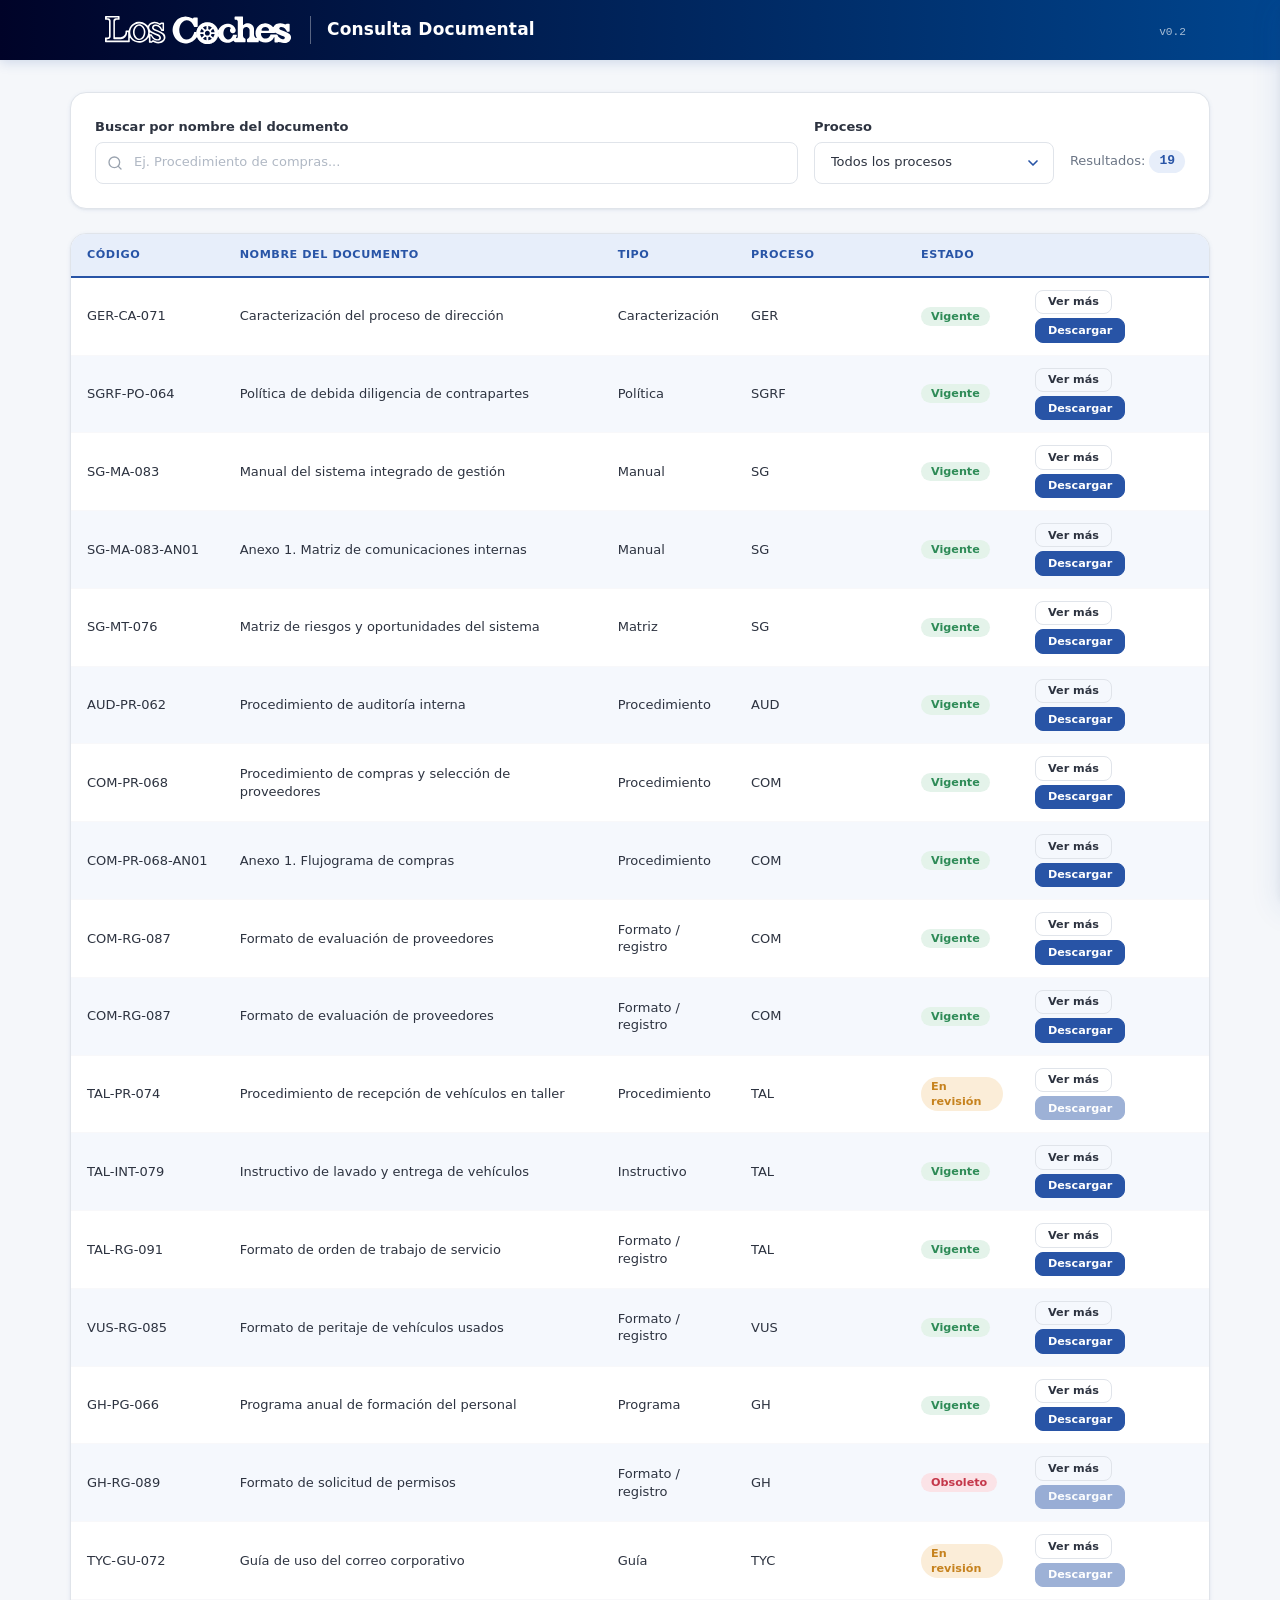
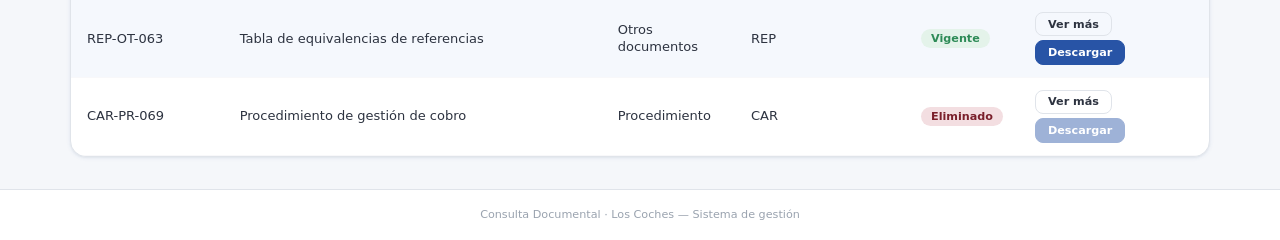
==== index.html @ f815b633 "Phase 6: proposed master list data model (20 columns, 4 states, catalog, demo data) Co-Authored-By: " ====
<!DOCTYPE html>
<html lang="es">
<head>
  <meta charset="UTF-8" />
  <meta name="viewport" content="width=device-width, initial-scale=1.0" />
  <meta name="description" content="Consulta Documental — Búsqueda de documentos por palabra clave" />
  <title>Consulta Documental</title>
  <link rel="icon" type="image/svg+xml" href="img/favicon.svg" />
  <link rel="stylesheet" href="styles.css" />
</head>
<body>

  <!-- ============================================================
       LOADER GLOBAL
  ============================================================ -->
  <div id="loader-global" class="loader-global" aria-hidden="true" role="status">
    <div class="loader-global__contenido">
      <div class="loader-global__spinner" aria-hidden="true"></div>
      <p id="loader-text" class="loader-global__texto">Cargando...</p>
    </div>
  </div>

  <!-- ============================================================
       ZONA DE TOASTS / NOTIFICACIONES
  ============================================================ -->
  <div
    id="contenedor-mensajes"
    class="contenedor-mensajes"
    aria-live="polite"
    aria-atomic="false"
    role="region"
    aria-label="Notificaciones del sistema"
  ></div>

  <!-- ============================================================
       ENCABEZADO
  ============================================================ -->
  <header class="encabezado" role="banner">
    <div class="encabezado__contenedor">
      <div class="encabezado__identidad">
        <!-- Versión en negativo sobre fondo oscuro (manual de marca, láminas 20-21).
             El SVG ya incluye el área de protección de ½x: nada se coloca dentro de su caja. -->
        <img
          class="encabezado__logo"
          src="img/loscoches_logo_horizontal_negativo.svg"
          alt="Los Coches"
          width="208"
          height="51"
        />
        <span class="encabezado__titulo-sistema">Consulta Documental</span>
      </div>
      <div class="encabezado__meta">
        <span class="encabezado__version">v0.2</span>
      </div>
    </div>
  </header>

  <!-- ============================================================
       CONTENIDO PRINCIPAL
  ============================================================ -->
  <main class="contenido-principal" role="main">
    <div class="contenido-principal__contenedor">

      <!-- ==========================================================
           BARRA DE BÚSQUEDA Y FILTRO
      ========================================================== -->
      <section
        id="seccion-busqueda"
        class="seccion seccion--busqueda"
        role="region"
        aria-label="Búsqueda y filtro de documentos"
      >
        <div class="barra-busqueda">

          <div class="campo campo--busqueda">
            <label for="input-busqueda" class="campo__label">Buscar por nombre del documento</label>
            <div class="campo__input-wrapper">
              <svg class="campo__icono-busqueda" aria-hidden="true" viewBox="0 0 24 24" fill="none" stroke="currentColor" stroke-width="2" stroke-linecap="round" stroke-linejoin="round">
                <circle cx="11" cy="11" r="8"></circle>
                <line x1="21" y1="21" x2="16.65" y2="16.65"></line>
              </svg>
              <input
                id="input-busqueda"
                type="search"
                class="campo__input campo__input--busqueda"
                placeholder="Ej. Procedimiento de compras..."
                autocomplete="off"
                aria-controls="tbody-documentos"
              />
            </div>
          </div>

          <div class="campo campo--proceso">
            <label for="select-proceso" class="campo__label">Proceso</label>
            <div class="campo__select-wrapper">
              <select
                id="select-proceso"
                class="campo__input campo__input--select"
              >
                <option value="">Todos los procesos</option>
              </select>
            </div>
          </div>

          <div class="campo campo--resultados">
            <span class="campo__label campo__label--espaciador" aria-hidden="true">&nbsp;</span>
            <div class="barra-busqueda__contador" aria-live="polite" aria-atomic="true">
              <span class="barra-busqueda__contador-etiqueta">Resultados:</span>
              <span id="contador-resultados" class="barra-busqueda__contador-valor" aria-label="Total de documentos encontrados">0</span>
            </div>
          </div>

        </div>
      </section>

      <!-- ==========================================================
           TABLA DE RESULTADOS
      ========================================================== -->
      <section id="seccion-tabla" class="seccion seccion--tabla" role="region" aria-labelledby="titulo-tabla">
        <h2 id="titulo-tabla" class="sr-only">Resultados de la búsqueda</h2>
        <p class="tabla__pista-scroll" aria-hidden="true">Desliza para ver más columnas →</p>

        <div class="tabla-wrapper" role="region" aria-label="Documentos encontrados" tabindex="0">
          <table id="tabla-documentos" class="tabla" aria-describedby="titulo-tabla">

            <thead class="tabla__cabecera">
              <tr>
                <th class="tabla__th tabla__th--codigo" scope="col">Código</th>
                <th class="tabla__th tabla__th--nombre" scope="col">Nombre del documento</th>
                <th class="tabla__th tabla__th--tipo" scope="col">Tipo</th>
                <th class="tabla__th tabla__th--proceso" scope="col">Proceso</th>
                <th class="tabla__th tabla__th--estado" scope="col">Estado</th>
                <th class="tabla__th tabla__th--acciones" scope="col">
                  <span class="sr-only">Acciones</span>
                </th>
              </tr>
            </thead>

            <tbody id="tbody-documentos" class="tabla__cuerpo">

              <!-- Estado: cargando -->
              <tr id="fila-cargando" class="tabla__fila-estado tabla__fila-estado--oculta">
                <td colspan="6" class="tabla__celda-estado">
                  <div class="estado-tabla">
                    <div class="skeleton-loader" aria-label="Cargando documentos...">
                      <div class="skeleton-loader__linea"></div>
                      <div class="skeleton-loader__linea skeleton-loader__linea--corta"></div>
                      <div class="skeleton-loader__linea"></div>
                    </div>
                  </div>
                </td>
              </tr>

              <!-- Estado: sin datos (error de carga) -->
              <tr id="fila-sin-datos" class="tabla__fila-estado tabla__fila-estado--oculta">
                <td colspan="6" class="tabla__celda-estado">
                  <div class="estado-tabla">
                    <svg class="estado-tabla__icono" aria-hidden="true" viewBox="0 0 24 24" fill="none" stroke="currentColor" stroke-width="1.5">
                      <path stroke-linecap="round" stroke-linejoin="round" d="M9 12h6m-6 4h6m2 5H7a2 2 0 01-2-2V5a2 2 0 012-2h5.586a1 1 0 01.707.293l5.414 5.414a1 1 0 01.293.707V19a2 2 0 01-2 2z" />
                    </svg>
                    <p class="estado-tabla__mensaje">No se pudieron cargar los documentos. Intenta nuevamente más tarde.</p>
                  </div>
                </td>
              </tr>

              <!-- Estado: sin resultados de búsqueda/filtro -->
              <tr id="fila-sin-resultados" class="tabla__fila-estado tabla__fila-estado--oculta">
                <td colspan="6" class="tabla__celda-estado">
                  <div class="estado-tabla">
                    <svg class="estado-tabla__icono" aria-hidden="true" viewBox="0 0 24 24" fill="none" stroke="currentColor" stroke-width="1.5">
                      <path stroke-linecap="round" stroke-linejoin="round" d="M21 21l-6-6m2-5a7 7 0 11-14 0 7 7 0 0114 0z" />
                    </svg>
                    <p class="estado-tabla__mensaje">No se encontraron documentos con ese criterio de búsqueda.</p>
                  </div>
                </td>
              </tr>

            </tbody>
          </table>
        </div>
      </section>

    </div>
  </main>

  <!-- ============================================================
       PIE DE PÁGINA
  ============================================================ -->
  <footer class="pie-pagina" role="contentinfo">
    <div class="pie-pagina__contenedor">
      <p class="pie-pagina__texto">Consulta Documental · Los Coches — Sistema de gestión</p>
    </div>
  </footer>

  <!-- ============================================================
       PANEL DE DETALLE — OVERLAY + ASIDE DESLIZANTE
  ============================================================ -->
  <div id="detalle-overlay" class="detalle-overlay" aria-hidden="true"></div>

  <aside
    id="panel-detalle"
    class="panel-detalle"
    aria-hidden="true"
    aria-labelledby="panel-detalle-titulo"
    role="dialog"
    aria-modal="true"
  >
    <header class="panel-detalle__header">
      <div class="panel-detalle__encabezado-texto">
        <h2 id="panel-detalle-titulo" class="panel-detalle__titulo"></h2>
        <p id="panel-detalle-codigo" class="panel-detalle__codigo"></p>
      </div>
      <button id="btn-cerrar-panel" class="panel-detalle__btn-cerrar" type="button" aria-label="Cerrar panel de detalle">
        <span aria-hidden="true">&times;</span>
      </button>
    </header>

    <div class="panel-detalle__cuerpo">
      <div class="panel-detalle__campo">
        <span class="panel-detalle__etiqueta">Tipo</span>
        <span id="detalle-type" class="panel-detalle__valor"></span>
      </div>
      <div class="panel-detalle__campo">
        <span class="panel-detalle__etiqueta">Proceso</span>
        <span id="detalle-process" class="panel-detalle__valor"></span>
      </div>
      <div class="panel-detalle__campo">
        <span class="panel-detalle__etiqueta">Estado</span>
        <span id="detalle-status" class="badge-estado"></span>
      </div>
      <div class="panel-detalle__campo">
        <span class="panel-detalle__etiqueta">Versión</span>
        <span id="detalle-version" class="panel-detalle__valor"></span>
      </div>
      <div class="panel-detalle__campo">
        <span class="panel-detalle__etiqueta">Fecha de vigencia</span>
        <span id="detalle-effectiveDate" class="panel-detalle__valor"></span>
      </div>
      <div class="panel-detalle__campo">
        <span class="panel-detalle__etiqueta">Empresa</span>
        <span id="detalle-company" class="panel-detalle__valor"></span>
      </div>
      <div class="panel-detalle__campo">
        <span class="panel-detalle__etiqueta">Cargo que elabora</span>
        <span id="detalle-preparedBy" class="panel-detalle__valor"></span>
      </div>
      <div class="panel-detalle__campo">
        <span class="panel-detalle__etiqueta">Cargo que aprueba</span>
        <span id="detalle-approvedBy" class="panel-detalle__valor"></span>
      </div>
      <div class="panel-detalle__campo">
        <span class="panel-detalle__etiqueta">Retención</span>
        <span id="detalle-retention" class="panel-detalle__valor"></span>
      </div>
    </div>

    <footer class="panel-detalle__footer">
      <button id="btn-descargar-panel" class="btn btn--primario" type="button" data-action="download">
        Descargar
      </button>
    </footer>
  </aside>

  <!-- Orden obligatorio: catálogos → utilidades → datos demo → aplicación -->
  <script src="catalog.js"></script>
  <script src="utils.js"></script>
  <script src="demo-data.js"></script>
  <script src="main.js"></script>

</body>
</html>
---- styles.css ----
/* ================================================================
   CONSULTA DOCUMENTAL
   styles.css · Fase 1 · 2026
   Arquitectura: Variables → Reset → Base → Layout →
                 Componentes → Estados → Responsive
================================================================ */


/* ================================================================
   1. VARIABLES CSS (DESIGN TOKENS)
================================================================ */
:root {

  /* --- Paleta --- */
  --color-primario:        #2854A6;
  --color-primario-hover:  #1B3A73;
  --color-primario-light:  #E7EEFA;
  --color-secundario:      #2D3340;
  --color-acento:          #3D6FC4;

  /* --- Gradiente de encabezado --- */
  --gradiente-encabezado: linear-gradient(90deg, #000328 0%, #00458E 100%);

  /* --- Línea divisoria de filas de tabla --- */
  --color-borde-tabla: #F8F8FA;

  /* --- Superficies y fondos --- */
  --color-fondo-app:      #F5F7FA;
  --color-superficie:     #FFFFFF;
  --color-superficie-alt: #F8F9FB;
  --color-borde:          #E0E4EA;
  --color-borde-focus:    #2854A6;

  /* --- Estados semánticos --- */
  --color-exito:           #2E8B57;
  --color-exito-bg:        #E4F3EA;
  --color-error:           #C4374A;
  --color-error-bg:        #FBE3E7;
  --color-advertencia:     #C6821E;
  --color-advertencia-bg:  #FBEDD8;
  --color-info:            #1565C0;
  --color-info-bg:         #E3F2FD;
  --color-eliminado:       #7A1F2B;
  --color-eliminado-bg:    #F3DEE1;

  /* --- Tipografía --- */
  --fuente-principal: 'Segoe UI', system-ui, -apple-system, BlinkMacSystemFont, sans-serif;
  --fuente-mono:      'Consolas', 'Courier New', monospace;

  --tamaño-xs:   0.70rem;
  --tamaño-sm:   0.813rem;
  --tamaño-base: 0.9375rem;
  --tamaño-lg:   1.0625rem;
  --tamaño-xl:   1.25rem;

  --peso-regular: 400;
  --peso-medio:   500;
  --peso-semi:    600;
  --peso-bold:    700;

  --altura-linea-ajustada: 1.35;
  --altura-linea-base:     1.6;

  /* --- Espaciado modular --- */
  --espacio-xs:  0.25rem;
  --espacio-sm:  0.5rem;
  --espacio-md:  1rem;
  --espacio-lg:  1.5rem;
  --espacio-xl:  2rem;
  --espacio-2xl: 3rem;

  /* --- Bordes --- */
  --radio-sm: 4px;
  --radio-md: 8px;
  --radio-lg: 12px;
  --radio-xl: 16px;
  --radio-pill: 999px;

  /* --- Sombras --- */
  --sombra-sm: 0 1px 4px rgba(40, 84, 166, 0.08), 0 1px 2px rgba(0, 0, 0, 0.04);
  --sombra-md: 0 4px 12px rgba(40, 84, 166, 0.10), 0 1px 4px rgba(0, 0, 0, 0.05);
  --sombra-lg: 0 8px 28px rgba(40, 84, 166, 0.13), 0 2px 8px rgba(0, 0, 0, 0.06);

  /* --- Transiciones --- */
  --trans-rapida: 120ms ease;
  --trans-normal: 220ms ease;
  --trans-lenta:  380ms ease;

  /* --- Layout --- */
  --ancho-contenedor: 1140px;
  --alto-encabezado:  60px;
}


/* ================================================================
   2. RESET Y BASE
================================================================ */
*, *::before, *::after {
  box-sizing: border-box;
  margin: 0;
  padding: 0;
}

html {
  font-size: 100%;
  scroll-behavior: smooth;
  -webkit-text-size-adjust: 100%;
}

body {
  font-family: var(--fuente-principal);
  font-size: var(--tamaño-base);
  font-weight: var(--peso-regular);
  line-height: var(--altura-linea-base);
  color: var(--color-secundario);
  background-color: var(--color-fondo-app);
  min-height: 100vh;
  display: flex;
  flex-direction: column;
}

img, svg { display: block; }

button, input, select, textarea {
  font: inherit;
  color: inherit;
}

button { cursor: pointer; }

.sr-only {
  position: absolute;
  width: 1px;
  height: 1px;
  padding: 0;
  margin: -1px;
  overflow: hidden;
  clip: rect(0, 0, 0, 0);
  white-space: nowrap;
  border: 0;
}


/* ================================================================
   3. LOADER GLOBAL
================================================================ */
.loader-global {
  position: fixed;
  inset: 0;
  z-index: 9000;
  background: rgba(248, 249, 251, 0.88);
  backdrop-filter: blur(4px);
  -webkit-backdrop-filter: blur(4px);
  display: flex;
  align-items: center;
  justify-content: center;
  opacity: 0;
  visibility: hidden;
  transition: opacity var(--trans-normal), visibility var(--trans-normal);
}

.loader-global.activo { opacity: 1; visibility: visible; }

.loader-global__contenido {
  display: flex;
  flex-direction: column;
  align-items: center;
  gap: var(--espacio-md);
}

.loader-global__spinner {
  width: 40px;
  height: 40px;
  border: 3px solid var(--color-primario-light);
  border-top-color: var(--color-primario);
  border-radius: 50%;
  animation: girar 0.75s linear infinite;
}

.loader-global__texto {
  font-size: var(--tamaño-sm);
  font-weight: var(--peso-medio);
  color: var(--color-primario);
}


/* ================================================================
   4. TOASTS / NOTIFICACIONES
================================================================ */
.contenedor-mensajes {
  position: fixed;
  bottom: var(--espacio-lg);
  left: var(--espacio-lg);
  z-index: 8000;
  display: flex;
  flex-direction: column;
  gap: var(--espacio-sm);
  max-width: 360px;
  width: calc(100vw - var(--espacio-2xl));
}

.toast {
  display: flex;
  align-items: flex-start;
  gap: var(--espacio-sm);
  padding: var(--espacio-md);
  background: var(--color-superficie);
  border-radius: var(--radio-lg);
  box-shadow: var(--sombra-lg);
  border-left: 4px solid transparent;
  animation: toast-entrar var(--trans-lenta) ease both;
  position: relative;
  overflow: hidden;
}

.toast--exito       { border-left-color: var(--color-exito); }
.toast--error       { border-left-color: var(--color-error); }
.toast--advertencia { border-left-color: var(--color-advertencia); }
.toast--info        { border-left-color: var(--color-info); }

.toast__icono { flex-shrink: 0; width: 18px; height: 18px; margin-top: 1px; }
.toast--exito       .toast__icono { color: var(--color-exito); }
.toast--error       .toast__icono { color: var(--color-error); }
.toast--advertencia .toast__icono { color: var(--color-advertencia); }
.toast--info        .toast__icono { color: var(--color-info); }

.toast__cuerpo { flex: 1; }
.toast__titulo {
  font-size: var(--tamaño-sm);
  font-weight: var(--peso-semi);
  margin-bottom: 2px;
}
.toast__texto {
  font-size: var(--tamaño-sm);
  color: #5a6270;
  line-height: var(--altura-linea-ajustada);
}

.toast__cerrar {
  flex-shrink: 0;
  background: none;
  border: none;
  padding: 2px;
  color: #9aa3af;
  line-height: 1;
  border-radius: var(--radio-sm);
  transition: color var(--trans-rapida), background var(--trans-rapida);
}
.toast__cerrar:hover { color: var(--color-secundario); background: var(--color-fondo-app); }

.toast::after {
  content: '';
  position: absolute;
  bottom: 0;
  left: 0;
  height: 2px;
  background: currentColor;
  opacity: 0.25;
  animation: toast-progreso var(--toast-duration, 4s) linear forwards;
}

.toast.saliendo { animation: toast-salir var(--trans-normal) ease both; }


/* ================================================================
   5. ENCABEZADO
================================================================ */
.encabezado {
  position: sticky;
  top: 0;
  z-index: 500;
  /* Móvil: alto automático (logo y título en dos líneas); desde 600px, alto fijo */
  min-height: var(--alto-encabezado);
  background: var(--gradiente-encabezado);
  box-shadow: 0 2px 12px rgba(40, 84, 166, 0.20);
  flex-shrink: 0;
}

.encabezado__contenedor {
  max-width: var(--ancho-contenedor);
  margin: 0 auto;
  height: 100%;
  padding: var(--espacio-sm) var(--espacio-md);
  display: flex;
  align-items: center;
  justify-content: space-between;
  gap: var(--espacio-md);
}

/* Móvil: logo arriba y título debajo, para no comprimir el logo */
.encabezado__identidad {
  display: flex;
  flex-direction: column;
  align-items: flex-start;
  gap: var(--espacio-xs);
  min-width: 0;
}

/* Logo: ancho fijo de 208px → logotipo visible ≈ 186px (mínimo de pantalla: 180px, lámina 09).
   Sin deformar ni recolorear (lámina 22). */
.encabezado__logo {
  display: block;
  width: 208px;
  height: auto;
  flex-shrink: 0;
}

.encabezado__titulo-sistema {
  font-size: var(--tamaño-lg);
  font-weight: var(--peso-bold);
  color: #FFFFFF;
  letter-spacing: 0.01em;
}

.encabezado__version {
  font-size: var(--tamaño-xs);
  font-weight: var(--peso-medio);
  color: rgba(255, 255, 255, 0.65);
  font-family: var(--fuente-mono);
}


/* ================================================================
   6. LAYOUT — CONTENIDO PRINCIPAL
================================================================ */
.contenido-principal {
  flex: 1;
  padding: var(--espacio-xl) var(--espacio-md);
}

.contenido-principal__contenedor {
  max-width: var(--ancho-contenedor);
  margin: 0 auto;
  display: flex;
  flex-direction: column;
  gap: var(--espacio-lg);
}

.seccion {
  background: var(--color-superficie);
  border: 1px solid var(--color-borde);
  border-radius: var(--radio-xl);
  box-shadow: var(--sombra-sm);
  padding: var(--espacio-lg);
}


/* ================================================================
   7. BARRA DE BÚSQUEDA Y FILTRO
================================================================ */
.barra-busqueda {
  display: flex;
  flex-direction: column;
  gap: var(--espacio-md);
}

.campo {
  display: flex;
  flex-direction: column;
  gap: var(--espacio-xs);
}

.campo__label {
  font-size: var(--tamaño-sm);
  font-weight: var(--peso-semi);
  color: var(--color-secundario);
}

.campo__input {
  width: 100%;
  padding: 0.6rem var(--espacio-md);
  background: var(--color-superficie);
  border: 1.5px solid var(--color-borde);
  border-radius: var(--radio-md);
  font-size: var(--tamaño-sm);
  color: var(--color-secundario);
  transition: border-color var(--trans-rapida), box-shadow var(--trans-rapida), background-color var(--trans-rapida);
}

.campo__input::placeholder { color: #b0b8c4; }

.campo__input:hover  { border-color: var(--color-acento); }
.campo__input:focus  {
  outline: none;
  border-color: var(--color-borde-focus);
  box-shadow: 0 0 0 3px rgba(40, 84, 166, 0.15);
}

.campo__input-wrapper { position: relative; display: flex; align-items: center; }

.campo__icono-busqueda {
  position: absolute;
  left: 0.75rem;
  width: 16px;
  height: 16px;
  color: #9aa3af;
  pointer-events: none;
}

.campo__input--busqueda { padding-left: 2.375rem; }

.campo__select-wrapper { position: relative; display: flex; align-items: center; }

.campo__input--select {
  appearance: none;
  -webkit-appearance: none;
  padding-right: var(--espacio-xl);
  cursor: pointer;
  background-image: url("data:image/svg+xml,%3Csvg xmlns='http://www.w3.org/2000/svg' width='16' height='16' viewBox='0 0 24 24' fill='none' stroke='%232854A6' stroke-width='2.5' stroke-linecap='round' stroke-linejoin='round'%3E%3Cpolyline points='6 9 12 15 18 9'%3E%3C/polyline%3E%3C/svg%3E");
  background-repeat: no-repeat;
  background-position: right 0.75rem center;
  background-size: 16px;
}

.campo__ayuda {
  font-size: var(--tamaño-xs);
  color: #8a95a3;
}

.campo__label--espaciador {
  visibility: hidden;
}

.barra-busqueda__contador {
  display: flex;
  align-items: center;
  gap: var(--espacio-xs);
  min-height: 2.5rem;
}

.barra-busqueda__contador-etiqueta {
  font-size: var(--tamaño-sm);
  color: #6b7585;
  font-weight: var(--peso-medio);
}

.barra-busqueda__contador-valor {
  font-size: var(--tamaño-sm);
  font-weight: var(--peso-bold);
  color: var(--color-primario);
  background: var(--color-primario-light);
  padding: 1px 10px;
  border-radius: var(--radio-pill);
  font-family: var(--fuente-mono);
  min-width: 32px;
  text-align: center;
}


/* ================================================================
   8. TABLA DE RESULTADOS
================================================================ */
.seccion--tabla { padding: 0; overflow: hidden; }

/* Pista de scroll horizontal — solo visible en anchos donde la tabla
   puede desbordar su contenedor (por debajo del breakpoint de escritorio) */
.tabla__pista-scroll {
  display: none;
  padding: var(--espacio-sm) var(--espacio-md) 0;
  font-size: var(--tamaño-xs);
  color: #8a95a3;
  text-align: right;
}

@media (max-width: 1023px) {
  .tabla__pista-scroll { display: block; }
}

.tabla-wrapper {
  width: 100%;
  overflow-x: auto;
  -webkit-overflow-scrolling: touch;
  scrollbar-width: thin;
  scrollbar-color: var(--color-borde) transparent;
}
.tabla-wrapper::-webkit-scrollbar { height: 5px; }
.tabla-wrapper::-webkit-scrollbar-track { background: transparent; }
.tabla-wrapper::-webkit-scrollbar-thumb { background: var(--color-borde); border-radius: var(--radio-pill); }

.tabla {
  width: 100%;
  min-width: 720px;
  border-collapse: collapse;
  font-size: var(--tamaño-sm);
}

.tabla__cabecera {
  background: var(--color-primario-light);
  border-bottom: 2px solid var(--color-primario);
  position: sticky;
  top: 0;
  z-index: 10;
}

.tabla__th {
  padding: 0.75rem var(--espacio-md);
  text-align: left;
  font-size: var(--tamaño-xs);
  font-weight: var(--peso-semi);
  color: var(--color-primario);
  letter-spacing: 0.05em;
  text-transform: uppercase;
  white-space: nowrap;
}

.tabla__th--codigo  { width: 120px; }
.tabla__th--nombre  { min-width: 260px; }
.tabla__th--tipo    { width: 130px; }
.tabla__th--proceso { width: 170px; }
.tabla__th--estado  { width: 110px; }
.tabla__th--acciones{ width: 190px; }

.tabla__cuerpo .tabla__fila {
  border-bottom: 1px solid var(--color-borde-tabla);
  transition: background-color var(--trans-rapida);
}

.tabla__cuerpo .tabla__fila:nth-child(even) { background-color: rgba(231, 238, 250, 0.4); }
.tabla__cuerpo .tabla__fila:hover { background-color: var(--color-primario-light); }

.tabla__td {
  padding: 0.75rem var(--espacio-md);
  color: var(--color-secundario);
  vertical-align: middle;
  line-height: var(--altura-linea-ajustada);
}

.tabla__td--codigo { white-space: nowrap; }

.tabla__acciones {
  display: flex;
  gap: var(--espacio-xs);
  flex-wrap: wrap;
}

/* --- Badge de estado --- */
.badge-estado {
  display: inline-block;
  padding: 2px 10px;
  border-radius: var(--radio-pill);
  font-size: var(--tamaño-xs);
  font-weight: var(--peso-semi);
}
.badge-estado--vigente        { background: var(--color-exito-bg);       color: var(--color-exito); }
.badge-estado--obsoleto       { background: var(--color-error-bg);       color: var(--color-error); }
.badge-estado--revision       { background: var(--color-advertencia-bg); color: var(--color-advertencia); }
.badge-estado--eliminado      { background: var(--color-eliminado-bg);   color: var(--color-eliminado); }
.badge-estado--neutro         { background: var(--color-superficie-alt); color: #6b7585; }

/* --- Estados de la tabla --- */
.tabla__fila-estado { background: transparent !important; }
.tabla__fila-estado--oculta { display: none; }

.tabla__celda-estado { padding: var(--espacio-2xl) var(--espacio-md); text-align: center; }

.estado-tabla {
  display: flex;
  flex-direction: column;
  align-items: center;
  gap: var(--espacio-md);
}

.estado-tabla__icono { width: 40px; height: 40px; color: #c0c8d4; }

.estado-tabla__mensaje {
  font-size: var(--tamaño-sm);
  color: #8a95a3;
  max-width: 320px;
  line-height: var(--altura-linea-base);
}

.skeleton-loader {
  display: flex;
  flex-direction: column;
  gap: var(--espacio-sm);
  width: 100%;
  max-width: 480px;
  margin: 0 auto;
}

.skeleton-loader__linea {
  height: 14px;
  background: linear-gradient(90deg, var(--color-borde) 25%, var(--color-primario-light) 50%, var(--color-borde) 75%);
  background-size: 200% 100%;
  border-radius: var(--radio-sm);
  animation: shimmer 1.4s ease infinite;
}
.skeleton-loader__linea--corta { width: 60%; }


/* ================================================================
   9. BOTONES
================================================================ */
.btn {
  display: inline-flex;
  align-items: center;
  justify-content: center;
  gap: var(--espacio-xs);
  padding: 0.5rem var(--espacio-md);
  border: 1.5px solid transparent;
  border-radius: var(--radio-md);
  font-size: var(--tamaño-sm);
  font-weight: var(--peso-semi);
  line-height: 1;
  white-space: nowrap;
  cursor: pointer;
  text-decoration: none;
  transition: background-color var(--trans-rapida), border-color var(--trans-rapida), color var(--trans-rapida), box-shadow var(--trans-rapida);
}

.btn:focus-visible { outline: 2px solid var(--color-primario); outline-offset: 2px; }

.btn--sm { padding: 0.35rem 0.75rem; font-size: var(--tamaño-xs); }

.btn--primario {
  background: var(--color-primario);
  border-color: var(--color-primario);
  color: #FFFFFF;
}
.btn--primario:hover { background: var(--color-primario-hover); border-color: var(--color-primario-hover); }

.btn--secundario {
  background: transparent;
  border-color: var(--color-borde);
  color: var(--color-secundario);
}
.btn--secundario:hover { border-color: var(--color-primario); color: var(--color-primario); background: var(--color-primario-light); }

.btn:disabled,
.btn[aria-disabled="true"] {
  opacity: 0.45;
  cursor: not-allowed;
  pointer-events: none;
}


/* ================================================================
   10. PANEL DE DETALLE — OVERLAY + ASIDE DESLIZANTE
================================================================ */
.detalle-overlay {
  position: fixed;
  inset: 0;
  z-index: 7000;
  background: rgba(0, 3, 40, 0.45);
  backdrop-filter: blur(3px);
  -webkit-backdrop-filter: blur(3px);
  opacity: 0;
  visibility: hidden;
  transition: opacity var(--trans-normal), visibility var(--trans-normal);
}

.detalle-overlay.activo { opacity: 1; visibility: visible; }

.panel-detalle {
  position: fixed;
  top: 0;
  right: 0;
  z-index: 7100;
  height: 100vh;
  width: min(420px, 100vw);
  background: var(--color-superficie);
  box-shadow: var(--sombra-lg);
  display: flex;
  flex-direction: column;
  transform: translateX(100%);
  transition: transform var(--trans-normal);
}

.panel-detalle.activo { transform: translateX(0); }

.panel-detalle::before {
  content: '';
  display: block;
  height: 4px;
  background: var(--gradiente-encabezado);
  flex-shrink: 0;
}

.panel-detalle__header {
  display: flex;
  align-items: flex-start;
  justify-content: space-between;
  gap: var(--espacio-md);
  padding: var(--espacio-lg) var(--espacio-lg) var(--espacio-md);
  border-bottom: 1px solid var(--color-borde);
  flex-shrink: 0;
}

.panel-detalle__encabezado-texto { min-width: 0; }

.panel-detalle__titulo {
  font-size: var(--tamaño-lg);
  font-weight: var(--peso-semi);
  color: var(--color-secundario);
  line-height: var(--altura-linea-ajustada);
  word-break: break-word;
}

.panel-detalle__codigo {
  margin-top: 2px;
  font-size: var(--tamaño-xs);
  font-family: var(--fuente-mono);
  color: #8a95a3;
}

.panel-detalle__btn-cerrar {
  flex-shrink: 0;
  background: none;
  border: none;
  width: 32px;
  height: 32px;
  border-radius: var(--radio-md);
  display: flex;
  align-items: center;
  justify-content: center;
  font-size: 1.25rem;
  color: #9aa3af;
  transition: background var(--trans-rapida), color var(--trans-rapida);
}
.panel-detalle__btn-cerrar:hover { background: var(--color-fondo-app); color: var(--color-secundario); }
.panel-detalle__btn-cerrar:focus-visible { outline: 2px solid var(--color-primario); outline-offset: 2px; }

.panel-detalle__cuerpo {
  flex: 1;
  overflow-y: auto;
  padding: var(--espacio-lg);
  display: flex;
  flex-direction: column;
  gap: var(--espacio-lg);
}

.panel-detalle__campo { display: flex; flex-direction: column; gap: 4px; }

.panel-detalle__etiqueta {
  font-size: var(--tamaño-xs);
  font-weight: var(--peso-semi);
  text-transform: uppercase;
  letter-spacing: 0.05em;
  color: #8a95a3;
}

.panel-detalle__valor {
  font-size: var(--tamaño-sm);
  color: var(--color-secundario);
  line-height: var(--altura-linea-base);
}

.panel-detalle__cuerpo .badge-estado {
  align-self: flex-start;
}

.panel-detalle__footer {
  flex-shrink: 0;
  padding: var(--espacio-md) var(--espacio-lg);
  border-top: 1px solid var(--color-borde);
  background: var(--color-superficie-alt);
  display: flex;
  justify-content: flex-end;
}

/* Bloquea el scroll del fondo mientras el panel está abierto */
body.sin-scroll { overflow: hidden; }


/* ================================================================
   11. PIE DE PÁGINA
================================================================ */
.pie-pagina {
  padding: var(--espacio-md) var(--espacio-lg);
  border-top: 1px solid var(--color-borde);
  background: var(--color-superficie);
  flex-shrink: 0;
}

.pie-pagina__contenedor { max-width: var(--ancho-contenedor); margin: 0 auto; text-align: center; }

.pie-pagina__texto { font-size: var(--tamaño-xs); color: #9aa3af; }


/* ================================================================
   12. ANIMACIONES Y KEYFRAMES
================================================================ */
@keyframes girar { to { transform: rotate(360deg); } }

@keyframes shimmer {
  0%   { background-position: 200% 0; }
  100% { background-position: -200% 0; }
}

@keyframes toast-entrar {
  from { opacity: 0; transform: translateX(calc(-100% - var(--espacio-lg))); }
  to   { opacity: 1; transform: translateX(0); }
}

@keyframes toast-salir {
  from { opacity: 1; transform: translateX(0); }
  to   { opacity: 0; transform: translateX(calc(-100% - var(--espacio-lg))); }
}

@keyframes toast-progreso {
  from { width: 100%; }
  to   { width: 0%; }
}

@media (prefers-reduced-motion: reduce) {
  *, *::before, *::after {
    animation-duration: 0.01ms !important;
    animation-iteration-count: 1 !important;
    transition-duration: 0.01ms !important;
  }
}


/* ================================================================
   13. RESPONSIVE — TABLET (>= 600px)
================================================================ */
@media (min-width: 600px) {
  .encabezado { height: var(--alto-encabezado); }
  .encabezado__contenedor { padding: 0 var(--espacio-lg); }
  .encabezado__identidad {
    flex-direction: row;
    align-items: center;
    gap: var(--espacio-sm);
  }
  /* Separador fuera de la caja del logo: respeta el área de protección */
  .encabezado__titulo-sistema {
    padding-left: var(--espacio-md);
    border-left: 1px solid rgba(255, 255, 255, 0.35);
  }

  .barra-busqueda {
    flex-direction: row;
    align-items: flex-start;
    flex-wrap: wrap;
  }
  .campo--busqueda { flex: 1; min-width: 220px; }
  .campo--proceso  { min-width: 200px; }
  .campo--resultados { flex-shrink: 0; }
}


/* ================================================================
   14. RESPONSIVE — ESCRITORIO (>= 1024px)
================================================================ */
@media (min-width: 1024px) {
  .contenido-principal { padding: var(--espacio-xl); }
  .campo--proceso { min-width: 240px; }
}
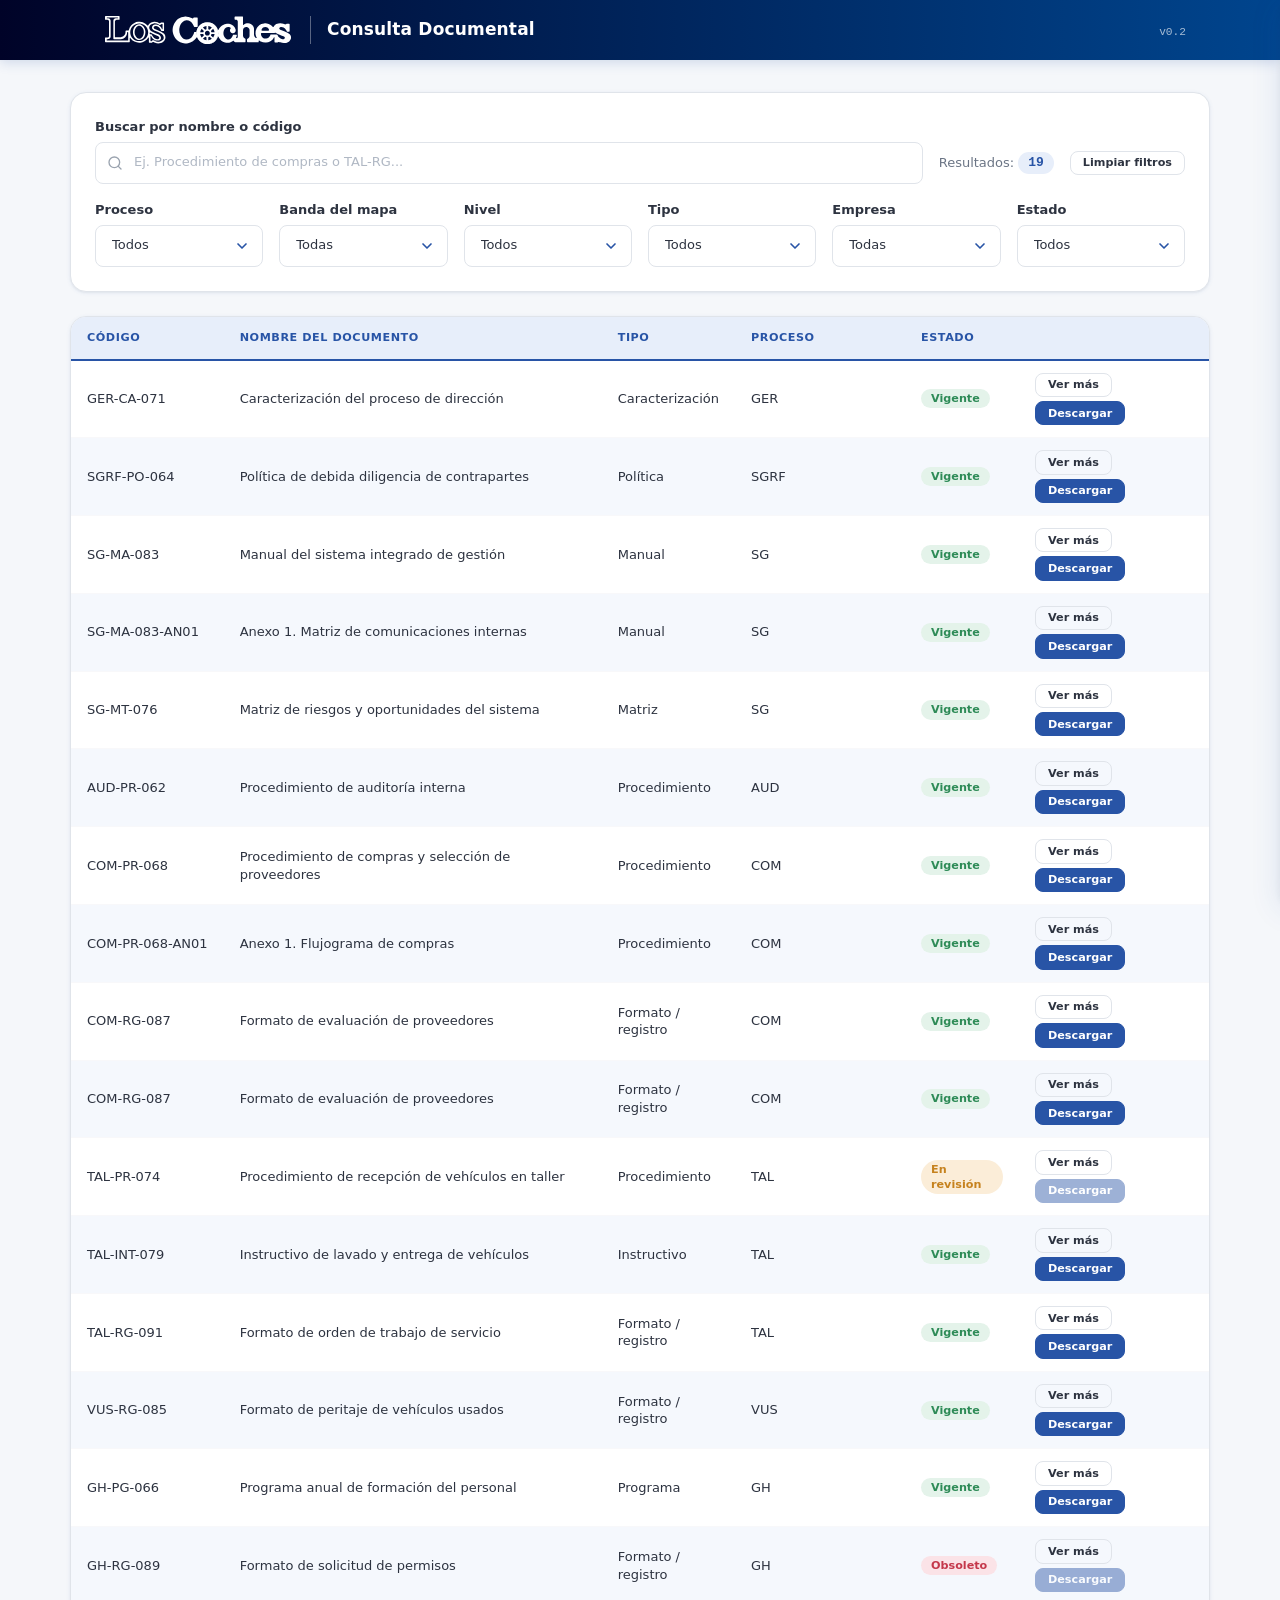
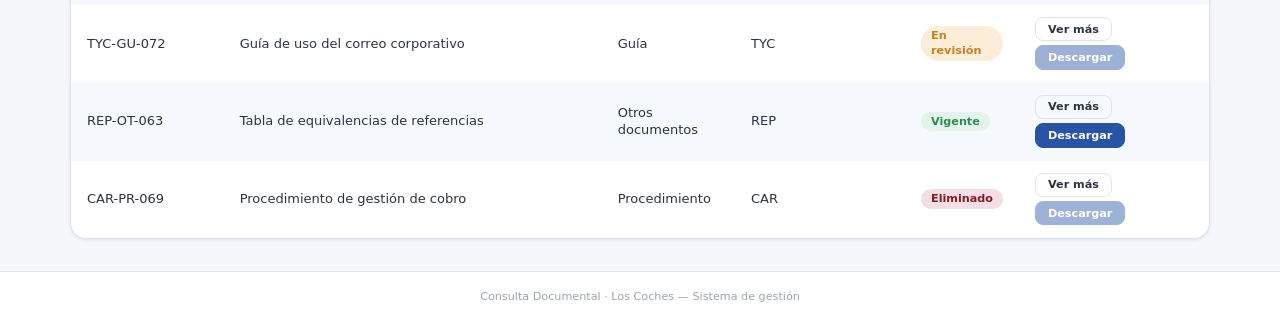
==== commit 2b1c83cf: "Phase 7: search by name or code, filters by process, band, level, type, company and status, URL filt" ====
--- a/index.html
+++ b/index.html
@@ -3,7 +3,7 @@
 <head>
   <meta charset="UTF-8" />
   <meta name="viewport" content="width=device-width, initial-scale=1.0" />
-  <meta name="description" content="Consulta Documental — Búsqueda de documentos por palabra clave" />
+  <meta name="description" content="Consulta Documental — Búsqueda de documentos por nombre, código y filtros del listado maestro" />
   <title>Consulta Documental</title>
   <link rel="icon" type="image/svg+xml" href="img/favicon.svg" />
   <link rel="stylesheet" href="styles.css" />
@@ -72,41 +72,61 @@
       >
         <div class="barra-busqueda">
 
-          <div class="campo campo--busqueda">
-            <label for="input-busqueda" class="campo__label">Buscar por nombre del documento</label>
-            <div class="campo__input-wrapper">
-              <svg class="campo__icono-busqueda" aria-hidden="true" viewBox="0 0 24 24" fill="none" stroke="currentColor" stroke-width="2" stroke-linecap="round" stroke-linejoin="round">
-                <circle cx="11" cy="11" r="8"></circle>
-                <line x1="21" y1="21" x2="16.65" y2="16.65"></line>
-              </svg>
-              <input
-                id="input-busqueda"
-                type="search"
-                class="campo__input campo__input--busqueda"
-                placeholder="Ej. Procedimiento de compras..."
-                autocomplete="off"
-                aria-controls="tbody-documentos"
-              />
+          <div class="barra-busqueda__fila">
+            <div class="campo campo--busqueda">
+              <label for="input-busqueda" class="campo__label">Buscar por nombre o código</label>
+              <div class="campo__input-wrapper">
+                <svg class="campo__icono-busqueda" aria-hidden="true" viewBox="0 0 24 24" fill="none" stroke="currentColor" stroke-width="2" stroke-linecap="round" stroke-linejoin="round">
+                  <circle cx="11" cy="11" r="8"></circle>
+                  <line x1="21" y1="21" x2="16.65" y2="16.65"></line>
+                </svg>
+                <input
+                  id="input-busqueda"
+                  type="search"
+                  class="campo__input campo__input--busqueda"
+                  placeholder="Ej. Procedimiento de compras o TAL-RG..."
+                  autocomplete="off"
+                  aria-controls="tbody-documentos"
+                />
+              </div>
+            </div>
+
+            <div class="barra-busqueda__acciones">
+              <div class="barra-busqueda__contador" aria-live="polite" aria-atomic="true">
+                <span class="barra-busqueda__contador-etiqueta">Resultados:</span>
+                <span id="contador-resultados" class="barra-busqueda__contador-valor" aria-label="Total de documentos encontrados">0</span>
+              </div>
+              <button id="btn-limpiar-filtros" class="btn btn--secundario btn--sm" type="button">
+                Limpiar filtros
+              </button>
             </div>
           </div>
 
-          <div class="campo campo--proceso">
-            <label for="select-proceso" class="campo__label">Proceso</label>
-            <div class="campo__select-wrapper">
-              <select
-                id="select-proceso"
-                class="campo__input campo__input--select"
-              >
-                <option value="">Todos los procesos</option>
-              </select>
-            </div>
-          </div>
-
-          <div class="campo campo--resultados">
-            <span class="campo__label campo__label--espaciador" aria-hidden="true">&nbsp;</span>
-            <div class="barra-busqueda__contador" aria-live="polite" aria-atomic="true">
-              <span class="barra-busqueda__contador-etiqueta">Resultados:</span>
-              <span id="contador-resultados" class="barra-busqueda__contador-valor" aria-label="Total de documentos encontrados">0</span>
+          <!-- Filtros: las opciones se llenan desde catalog.js (main.js) -->
+          <div class="filtros" role="group" aria-label="Filtros de documentos">
+            <div class="campo">
+              <label for="select-proceso" class="campo__label">Proceso</label>
+              <select id="select-proceso" class="campo__input campo__input--select" data-param="proceso"></select>
+            </div>
+            <div class="campo">
+              <label for="select-banda" class="campo__label">Banda del mapa</label>
+              <select id="select-banda" class="campo__input campo__input--select" data-param="banda"></select>
+            </div>
+            <div class="campo">
+              <label for="select-nivel" class="campo__label">Nivel</label>
+              <select id="select-nivel" class="campo__input campo__input--select" data-param="nivel"></select>
+            </div>
+            <div class="campo">
+              <label for="select-tipo" class="campo__label">Tipo</label>
+              <select id="select-tipo" class="campo__input campo__input--select" data-param="tipo"></select>
+            </div>
+            <div class="campo">
+              <label for="select-empresa" class="campo__label">Empresa</label>
+              <select id="select-empresa" class="campo__input campo__input--select" data-param="empresa"></select>
+            </div>
+            <div class="campo">
+              <label for="select-estado" class="campo__label">Estado</label>
+              <select id="select-estado" class="campo__input campo__input--select" data-param="estado"></select>
             </div>
           </div>
 
@@ -221,6 +241,10 @@
         <span id="detalle-type" class="panel-detalle__valor"></span>
       </div>
       <div class="panel-detalle__campo">
+        <span class="panel-detalle__etiqueta">Nivel</span>
+        <span id="detalle-level" class="panel-detalle__valor"></span>
+      </div>
+      <div class="panel-detalle__campo">
         <span class="panel-detalle__etiqueta">Proceso</span>
         <span id="detalle-process" class="panel-detalle__valor"></span>
       </div>
--- a/styles.css
+++ b/styles.css
@@ -417,9 +417,27 @@
   color: #8a95a3;
 }
 
-.campo__label--espaciador {
-  visibility: hidden;
-}
+.barra-busqueda__fila {
+  display: flex;
+  flex-direction: column;
+  gap: var(--espacio-sm);
+}
+
+.barra-busqueda__acciones {
+  display: flex;
+  align-items: center;
+  justify-content: space-between;
+  gap: var(--espacio-md);
+}
+
+/* Filtros: 2 columnas en móvil, 3 en tablet, 6 en escritorio */
+.filtros {
+  display: grid;
+  grid-template-columns: repeat(2, minmax(0, 1fr));
+  gap: var(--espacio-sm) var(--espacio-md);
+}
+
+.filtros .campo__input--select { text-overflow: ellipsis; }
 
 .barra-busqueda__contador {
   display: flex;
@@ -828,14 +846,14 @@
     border-left: 1px solid rgba(255, 255, 255, 0.35);
   }
 
-  .barra-busqueda {
+  .barra-busqueda__fila {
     flex-direction: row;
-    align-items: flex-start;
-    flex-wrap: wrap;
+    align-items: flex-end;
+    gap: var(--espacio-md);
   }
   .campo--busqueda { flex: 1; min-width: 220px; }
-  .campo--proceso  { min-width: 200px; }
-  .campo--resultados { flex-shrink: 0; }
+  .barra-busqueda__acciones { flex-shrink: 0; min-height: 2.6rem; }
+  .filtros { grid-template-columns: repeat(3, minmax(0, 1fr)); }
 }
 
 
@@ -844,5 +862,5 @@
 ================================================================ */
 @media (min-width: 1024px) {
   .contenido-principal { padding: var(--espacio-xl); }
-  .campo--proceso { min-width: 240px; }
-}
+  .filtros { grid-template-columns: repeat(6, minmax(0, 1fr)); }
+}
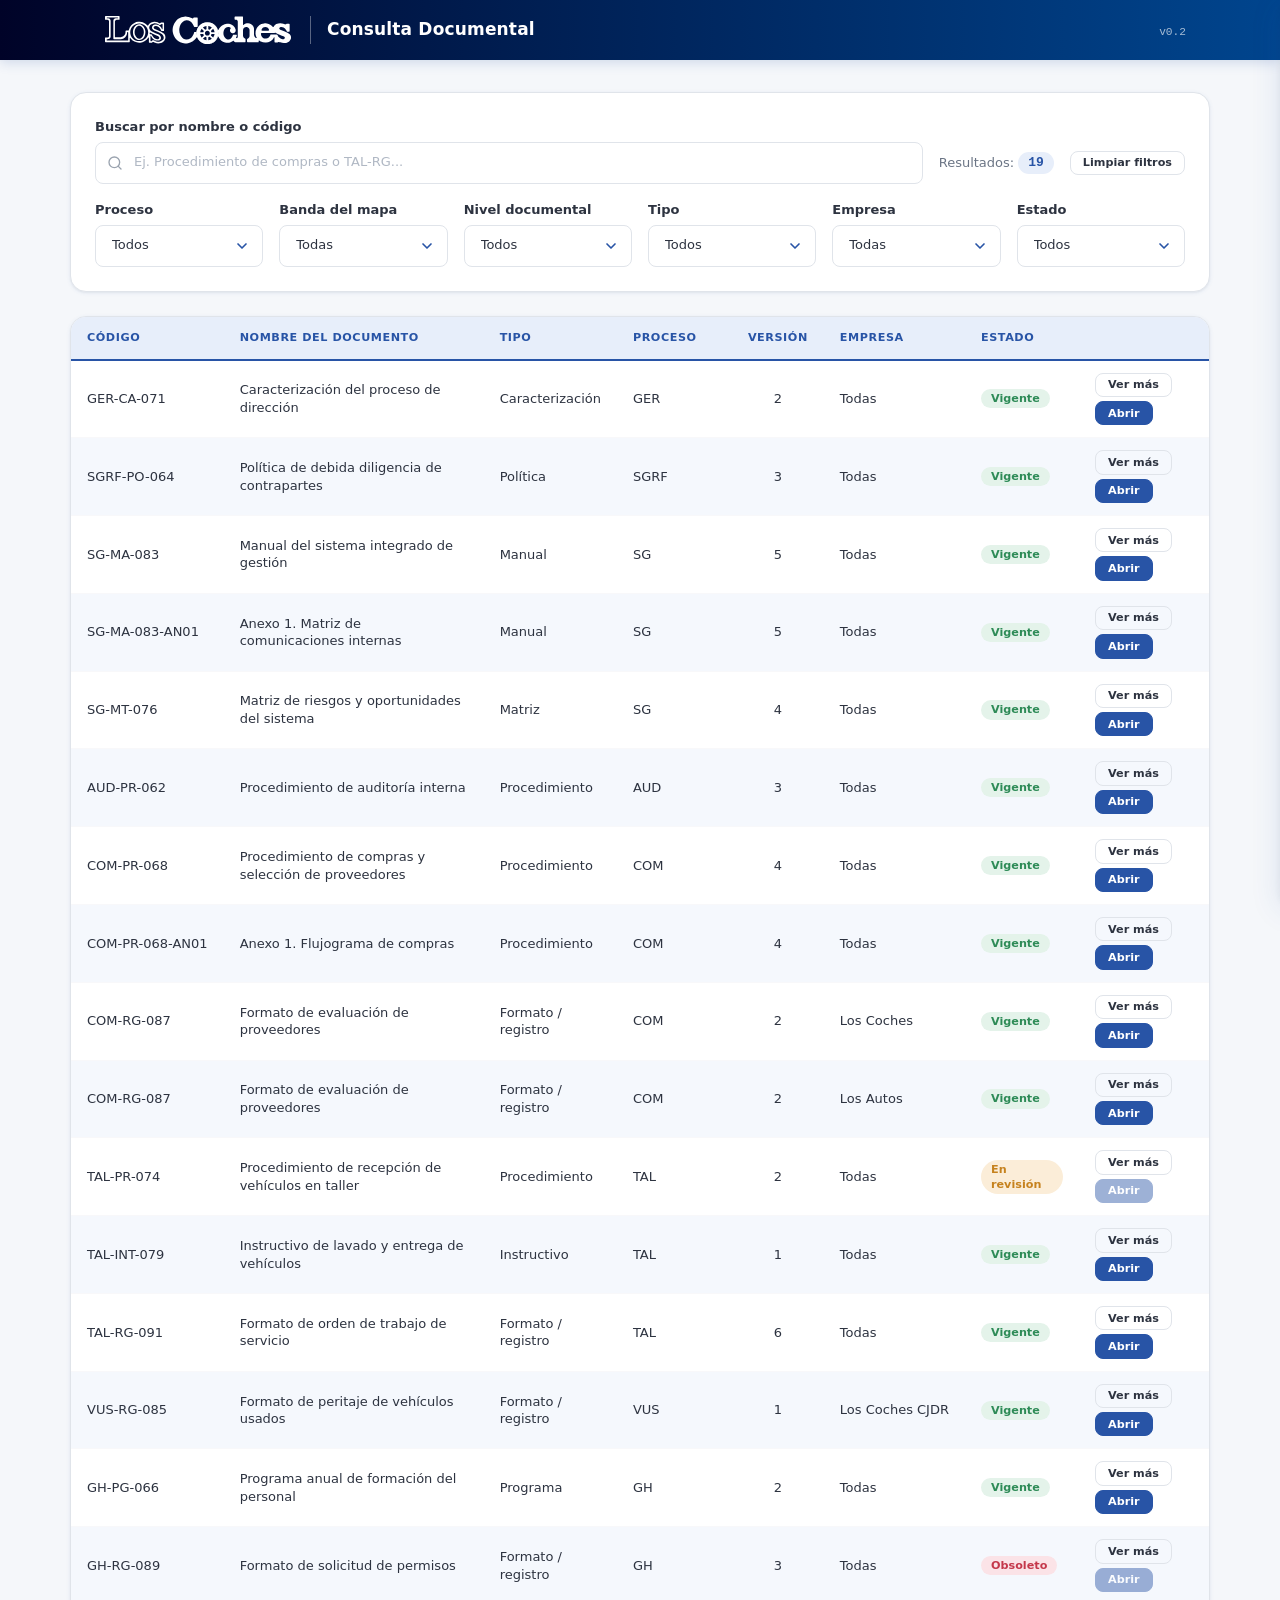
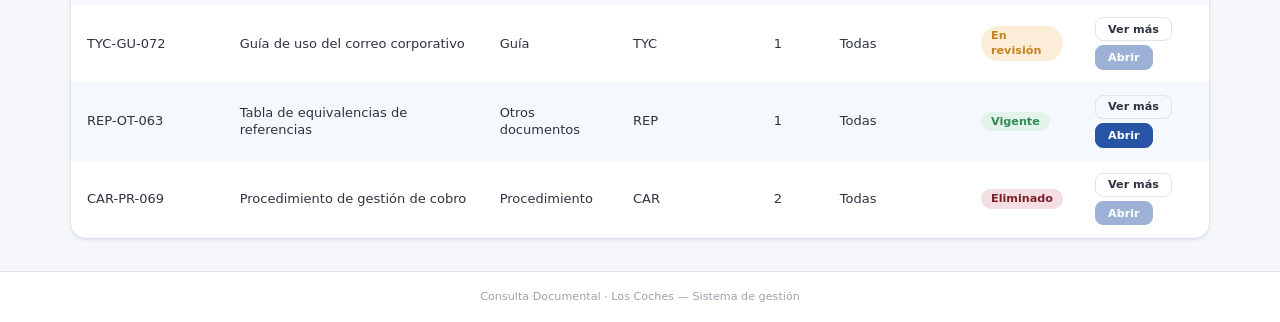
==== commit 54e47a4d: "Phase 8: version and company columns, sectioned detail panel with annexes and variants, open in new " ====
--- a/index.html
+++ b/index.html
@@ -113,7 +113,7 @@
               <select id="select-banda" class="campo__input campo__input--select" data-param="banda"></select>
             </div>
             <div class="campo">
-              <label for="select-nivel" class="campo__label">Nivel</label>
+              <label for="select-nivel" class="campo__label">Nivel documental</label>
               <select id="select-nivel" class="campo__input campo__input--select" data-param="nivel"></select>
             </div>
             <div class="campo">
@@ -149,6 +149,8 @@
                 <th class="tabla__th tabla__th--nombre" scope="col">Nombre del documento</th>
                 <th class="tabla__th tabla__th--tipo" scope="col">Tipo</th>
                 <th class="tabla__th tabla__th--proceso" scope="col">Proceso</th>
+                <th class="tabla__th tabla__th--version" scope="col">Versión</th>
+                <th class="tabla__th tabla__th--empresa" scope="col">Empresa</th>
                 <th class="tabla__th tabla__th--estado" scope="col">Estado</th>
                 <th class="tabla__th tabla__th--acciones" scope="col">
                   <span class="sr-only">Acciones</span>
@@ -160,7 +162,7 @@
 
               <!-- Estado: cargando -->
               <tr id="fila-cargando" class="tabla__fila-estado tabla__fila-estado--oculta">
-                <td colspan="6" class="tabla__celda-estado">
+                <td colspan="8" class="tabla__celda-estado">
                   <div class="estado-tabla">
                     <div class="skeleton-loader" aria-label="Cargando documentos...">
                       <div class="skeleton-loader__linea"></div>
@@ -173,7 +175,7 @@
 
               <!-- Estado: sin datos (error de carga) -->
               <tr id="fila-sin-datos" class="tabla__fila-estado tabla__fila-estado--oculta">
-                <td colspan="6" class="tabla__celda-estado">
+                <td colspan="8" class="tabla__celda-estado">
                   <div class="estado-tabla">
                     <svg class="estado-tabla__icono" aria-hidden="true" viewBox="0 0 24 24" fill="none" stroke="currentColor" stroke-width="1.5">
                       <path stroke-linecap="round" stroke-linejoin="round" d="M9 12h6m-6 4h6m2 5H7a2 2 0 01-2-2V5a2 2 0 012-2h5.586a1 1 0 01.707.293l5.414 5.414a1 1 0 01.293.707V19a2 2 0 01-2 2z" />
@@ -185,7 +187,7 @@
 
               <!-- Estado: sin resultados de búsqueda/filtro -->
               <tr id="fila-sin-resultados" class="tabla__fila-estado tabla__fila-estado--oculta">
-                <td colspan="6" class="tabla__celda-estado">
+                <td colspan="8" class="tabla__celda-estado">
                   <div class="estado-tabla">
                     <svg class="estado-tabla__icono" aria-hidden="true" viewBox="0 0 24 24" fill="none" stroke="currentColor" stroke-width="1.5">
                       <path stroke-linecap="round" stroke-linejoin="round" d="M21 21l-6-6m2-5a7 7 0 11-14 0 7 7 0 0114 0z" />
@@ -235,52 +237,13 @@
       </button>
     </header>
 
-    <div class="panel-detalle__cuerpo">
-      <div class="panel-detalle__campo">
-        <span class="panel-detalle__etiqueta">Tipo</span>
-        <span id="detalle-type" class="panel-detalle__valor"></span>
-      </div>
-      <div class="panel-detalle__campo">
-        <span class="panel-detalle__etiqueta">Nivel</span>
-        <span id="detalle-level" class="panel-detalle__valor"></span>
-      </div>
-      <div class="panel-detalle__campo">
-        <span class="panel-detalle__etiqueta">Proceso</span>
-        <span id="detalle-process" class="panel-detalle__valor"></span>
-      </div>
-      <div class="panel-detalle__campo">
-        <span class="panel-detalle__etiqueta">Estado</span>
-        <span id="detalle-status" class="badge-estado"></span>
-      </div>
-      <div class="panel-detalle__campo">
-        <span class="panel-detalle__etiqueta">Versión</span>
-        <span id="detalle-version" class="panel-detalle__valor"></span>
-      </div>
-      <div class="panel-detalle__campo">
-        <span class="panel-detalle__etiqueta">Fecha de vigencia</span>
-        <span id="detalle-effectiveDate" class="panel-detalle__valor"></span>
-      </div>
-      <div class="panel-detalle__campo">
-        <span class="panel-detalle__etiqueta">Empresa</span>
-        <span id="detalle-company" class="panel-detalle__valor"></span>
-      </div>
-      <div class="panel-detalle__campo">
-        <span class="panel-detalle__etiqueta">Cargo que elabora</span>
-        <span id="detalle-preparedBy" class="panel-detalle__valor"></span>
-      </div>
-      <div class="panel-detalle__campo">
-        <span class="panel-detalle__etiqueta">Cargo que aprueba</span>
-        <span id="detalle-approvedBy" class="panel-detalle__valor"></span>
-      </div>
-      <div class="panel-detalle__campo">
-        <span class="panel-detalle__etiqueta">Retención</span>
-        <span id="detalle-retention" class="panel-detalle__valor"></span>
-      </div>
-    </div>
+    <!-- Cuerpo del panel: secciones generadas por main.js (_renderDetailBody) -->
+    <div id="panel-detalle-cuerpo" class="panel-detalle__cuerpo"></div>
 
     <footer class="panel-detalle__footer">
-      <button id="btn-descargar-panel" class="btn btn--primario" type="button" data-action="download">
-        Descargar
+      <p id="panel-detalle-aviso" class="panel-detalle__aviso" hidden></p>
+      <button id="btn-abrir-panel" class="btn btn--primario" type="button" data-action="open">
+        Abrir
       </button>
     </footer>
   </aside>
--- a/styles.css
+++ b/styles.css
@@ -497,7 +497,7 @@
 
 .tabla {
   width: 100%;
-  min-width: 720px;
+  min-width: 900px;
   border-collapse: collapse;
   font-size: var(--tamaño-sm);
 }
@@ -525,6 +525,8 @@
 .tabla__th--nombre  { min-width: 260px; }
 .tabla__th--tipo    { width: 130px; }
 .tabla__th--proceso { width: 170px; }
+.tabla__th--version { width: 80px; }
+.tabla__th--empresa { width: 140px; }
 .tabla__th--estado  { width: 110px; }
 .tabla__th--acciones{ width: 190px; }
 
@@ -543,7 +545,11 @@
   line-height: var(--altura-linea-ajustada);
 }
 
-.tabla__td--codigo { white-space: nowrap; }
+.tabla__td--codigo,
+.tabla__td--version,
+.tabla__td--empresa { white-space: nowrap; }
+.tabla__td--version { text-align: center; }
+.tabla__th--version { text-align: center; }
 
 .tabla__acciones {
   display: flex;
@@ -767,13 +773,73 @@
   align-self: flex-start;
 }
 
+/* Secciones del panel (Fase 8) */
+.panel-detalle__seccion {
+  display: flex;
+  flex-direction: column;
+  gap: var(--espacio-md);
+  padding-bottom: var(--espacio-lg);
+  border-bottom: 1px solid var(--color-borde);
+}
+.panel-detalle__seccion:last-child { border-bottom: none; padding-bottom: 0; }
+
+.panel-detalle__seccion-titulo {
+  font-size: var(--tamaño-sm);
+  font-weight: var(--peso-bold);
+  color: var(--color-primario);
+}
+
+.panel-detalle__valor--vencida { color: var(--color-error); font-weight: var(--peso-semi); }
+
+.badge-vencida {
+  display: inline-block;
+  margin-left: var(--espacio-xs);
+  padding: 1px 8px;
+  border-radius: var(--radio-pill);
+  font-size: var(--tamaño-xs);
+  font-weight: var(--peso-semi);
+  background: var(--color-error-bg);
+  color: var(--color-error);
+}
+
+.panel-detalle__lista {
+  list-style: none;
+  display: flex;
+  flex-direction: column;
+  gap: var(--espacio-xs);
+}
+
+/* Enlace a otro documento (botón con apariencia de enlace) */
+.panel-detalle__enlace {
+  background: none;
+  border: none;
+  padding: 0;
+  font: inherit;
+  text-align: left;
+  color: var(--color-primario);
+  text-decoration: underline;
+  text-underline-offset: 2px;
+  cursor: pointer;
+}
+.panel-detalle__enlace:hover { color: var(--color-primario-hover); }
+.panel-detalle__enlace:focus-visible { outline: 2px solid var(--color-primario); outline-offset: 2px; border-radius: 2px; }
+
+.panel-detalle__aviso {
+  margin-right: auto;
+  font-size: var(--tamaño-xs);
+  color: var(--color-advertencia);
+  font-weight: var(--peso-semi);
+}
+
 .panel-detalle__footer {
   flex-shrink: 0;
   padding: var(--espacio-md) var(--espacio-lg);
   border-top: 1px solid var(--color-borde);
   background: var(--color-superficie-alt);
   display: flex;
+  align-items: center;
   justify-content: flex-end;
+  gap: var(--espacio-md);
 }
 
 /* Bloquea el scroll del fondo mientras el panel está abierto */
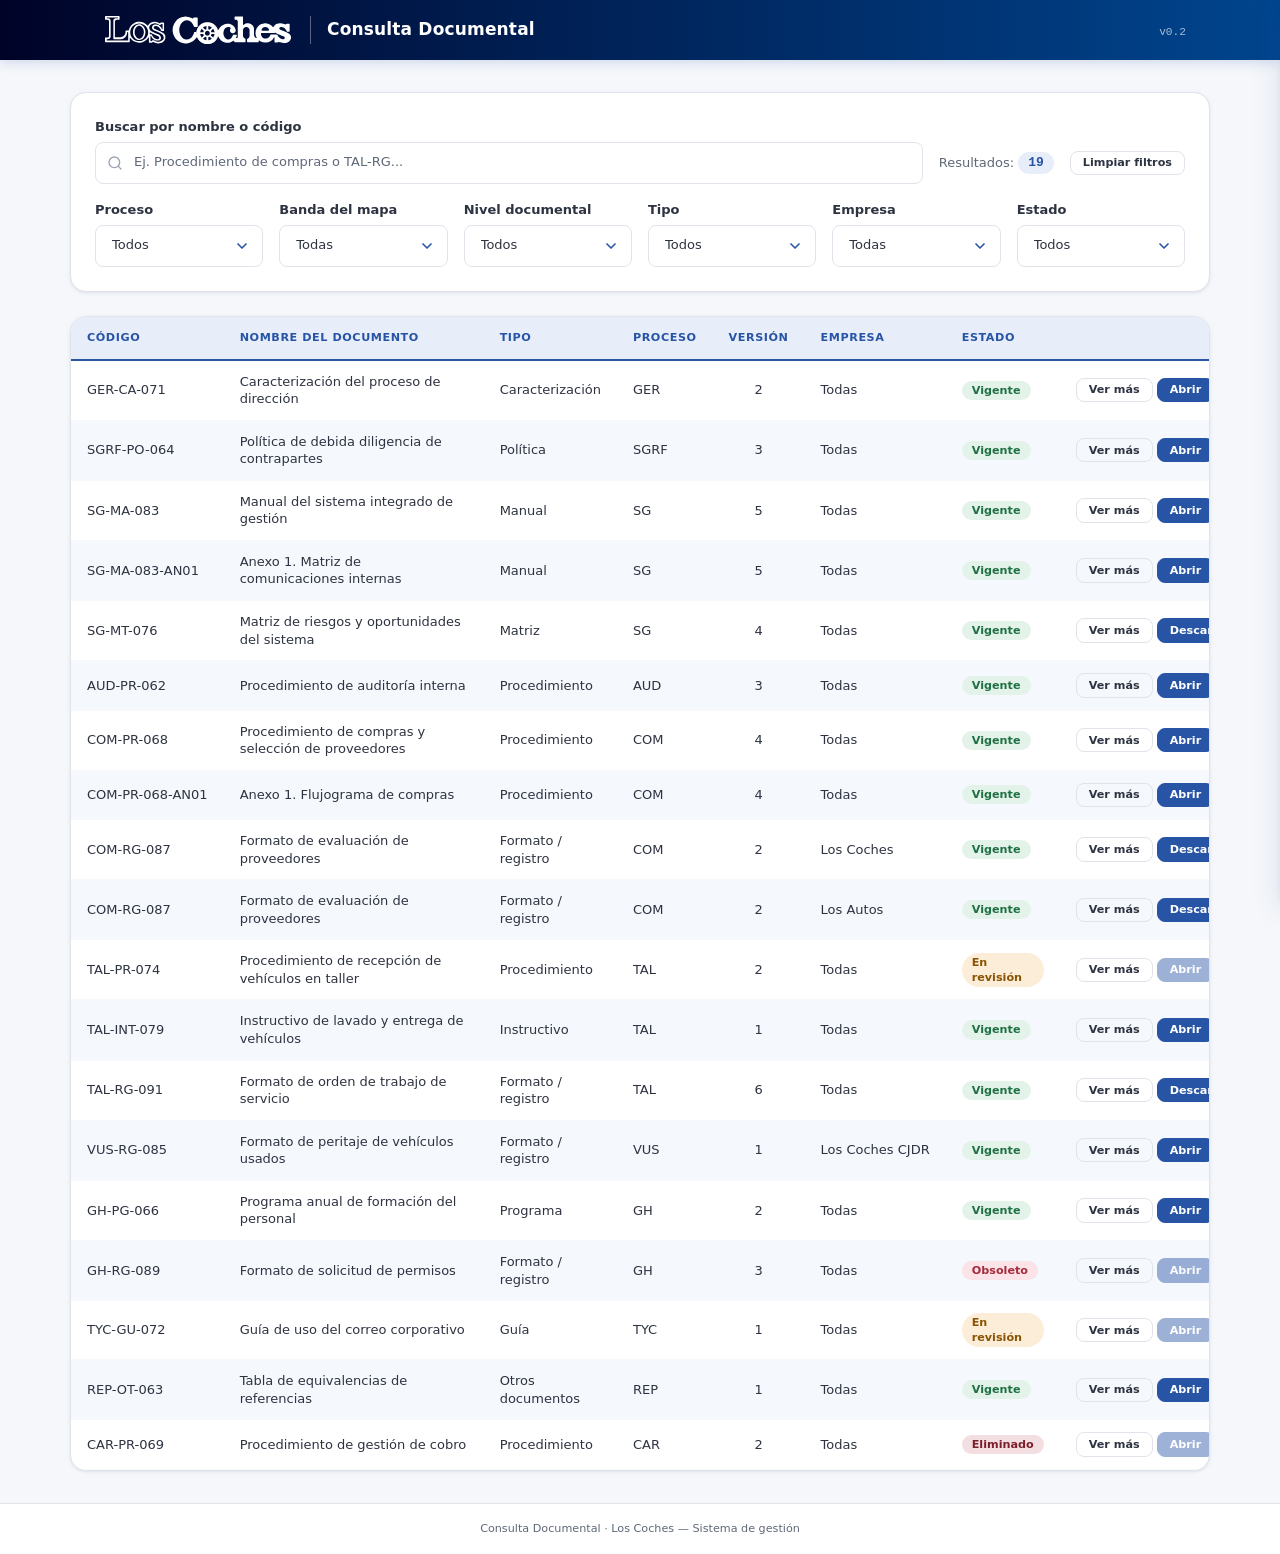
==== commit 03447e47: "Phase 9: accessibility fixes (AA contrast, h1, modal focus trap and inert background) and public dat" ====
--- a/index.html
+++ b/index.html
@@ -47,7 +47,7 @@
           width="208"
           height="51"
         />
-        <span class="encabezado__titulo-sistema">Consulta Documental</span>
+        <h1 class="encabezado__titulo-sistema">Consulta Documental</h1>
       </div>
       <div class="encabezado__meta">
         <span class="encabezado__version">v0.2</span>
--- a/styles.css
+++ b/styles.css
@@ -41,6 +41,12 @@
   --color-info:            #1565C0;
   --color-info-bg:         #E3F2FD;
   --color-eliminado:       #7A1F2B;
+
+  /* --- Texto sobre fondos claros (contraste >= 4.5:1, WCAG AA; Fase 9) --- */
+  --color-texto-suave:      #5F6878;
+  --color-exito-texto:      #1F7044;
+  --color-error-texto:      #A62B3D;
+  --color-advertencia-texto: #8A5300;
   --color-eliminado-bg:    #F3DEE1;
 
   /* --- Tipografía --- */
@@ -241,7 +247,7 @@
   background: none;
   border: none;
   padding: 2px;
-  color: #9aa3af;
+  color: var(--color-texto-suave);
   line-height: 1;
   border-radius: var(--radio-sm);
   transition: color var(--trans-rapida), background var(--trans-rapida);
@@ -377,7 +383,7 @@
   transition: border-color var(--trans-rapida), box-shadow var(--trans-rapida), background-color var(--trans-rapida);
 }
 
-.campo__input::placeholder { color: #b0b8c4; }
+.campo__input::placeholder { color: var(--color-texto-suave); }
 
 .campo__input:hover  { border-color: var(--color-acento); }
 .campo__input:focus  {
@@ -414,7 +420,7 @@
 
 .campo__ayuda {
   font-size: var(--tamaño-xs);
-  color: #8a95a3;
+  color: var(--color-texto-suave);
 }
 
 .barra-busqueda__fila {
@@ -448,7 +454,7 @@
 
 .barra-busqueda__contador-etiqueta {
   font-size: var(--tamaño-sm);
-  color: #6b7585;
+  color: var(--color-texto-suave);
   font-weight: var(--peso-medio);
 }
 
@@ -476,7 +482,7 @@
   display: none;
   padding: var(--espacio-sm) var(--espacio-md) 0;
   font-size: var(--tamaño-xs);
-  color: #8a95a3;
+  color: var(--color-texto-suave);
   text-align: right;
 }
 
@@ -528,7 +534,7 @@
 .tabla__th--version { width: 80px; }
 .tabla__th--empresa { width: 140px; }
 .tabla__th--estado  { width: 110px; }
-.tabla__th--acciones{ width: 190px; }
+.tabla__th--acciones{ width: 200px; }
 
 .tabla__cuerpo .tabla__fila {
   border-bottom: 1px solid var(--color-borde-tabla);
@@ -554,7 +560,7 @@
 .tabla__acciones {
   display: flex;
   gap: var(--espacio-xs);
-  flex-wrap: wrap;
+  flex-wrap: nowrap;  /* "Ver más" y "Abrir/Descargar" en una sola fila */
 }
 
 /* --- Badge de estado --- */
@@ -565,11 +571,11 @@
   font-size: var(--tamaño-xs);
   font-weight: var(--peso-semi);
 }
-.badge-estado--vigente        { background: var(--color-exito-bg);       color: var(--color-exito); }
-.badge-estado--obsoleto       { background: var(--color-error-bg);       color: var(--color-error); }
-.badge-estado--revision       { background: var(--color-advertencia-bg); color: var(--color-advertencia); }
+.badge-estado--vigente        { background: var(--color-exito-bg);       color: var(--color-exito-texto); }
+.badge-estado--obsoleto       { background: var(--color-error-bg);       color: var(--color-error-texto); }
+.badge-estado--revision       { background: var(--color-advertencia-bg); color: var(--color-advertencia-texto); }
 .badge-estado--eliminado      { background: var(--color-eliminado-bg);   color: var(--color-eliminado); }
-.badge-estado--neutro         { background: var(--color-superficie-alt); color: #6b7585; }
+.badge-estado--neutro         { background: var(--color-superficie-alt); color: var(--color-texto-suave); }
 
 /* --- Estados de la tabla --- */
 .tabla__fila-estado { background: transparent !important; }
@@ -588,7 +594,7 @@
 
 .estado-tabla__mensaje {
   font-size: var(--tamaño-sm);
-  color: #8a95a3;
+  color: var(--color-texto-suave);
   max-width: 320px;
   line-height: var(--altura-linea-base);
 }
@@ -724,7 +730,7 @@
   margin-top: 2px;
   font-size: var(--tamaño-xs);
   font-family: var(--fuente-mono);
-  color: #8a95a3;
+  color: var(--color-texto-suave);
 }
 
 .panel-detalle__btn-cerrar {
@@ -738,7 +744,7 @@
   align-items: center;
   justify-content: center;
   font-size: 1.25rem;
-  color: #9aa3af;
+  color: var(--color-texto-suave);
   transition: background var(--trans-rapida), color var(--trans-rapida);
 }
 .panel-detalle__btn-cerrar:hover { background: var(--color-fondo-app); color: var(--color-secundario); }
@@ -760,7 +766,7 @@
   font-weight: var(--peso-semi);
   text-transform: uppercase;
   letter-spacing: 0.05em;
-  color: #8a95a3;
+  color: var(--color-texto-suave);
 }
 
 .panel-detalle__valor {
@@ -789,7 +795,7 @@
   color: var(--color-primario);
 }
 
-.panel-detalle__valor--vencida { color: var(--color-error); font-weight: var(--peso-semi); }
+.panel-detalle__valor--vencida { color: var(--color-error-texto); font-weight: var(--peso-semi); }
 
 .badge-vencida {
   display: inline-block;
@@ -799,7 +805,7 @@
   font-size: var(--tamaño-xs);
   font-weight: var(--peso-semi);
   background: var(--color-error-bg);
-  color: var(--color-error);
+  color: var(--color-error-texto);
 }
 
 .panel-detalle__lista {
@@ -827,7 +833,7 @@
 .panel-detalle__aviso {
   margin-right: auto;
   font-size: var(--tamaño-xs);
-  color: var(--color-advertencia);
+  color: var(--color-advertencia-texto);
   font-weight: var(--peso-semi);
 }
 
@@ -858,7 +864,7 @@
 
 .pie-pagina__contenedor { max-width: var(--ancho-contenedor); margin: 0 auto; text-align: center; }
 
-.pie-pagina__texto { font-size: var(--tamaño-xs); color: #9aa3af; }
+.pie-pagina__texto { font-size: var(--tamaño-xs); color: var(--color-texto-suave); }
 
 
 /* ================================================================
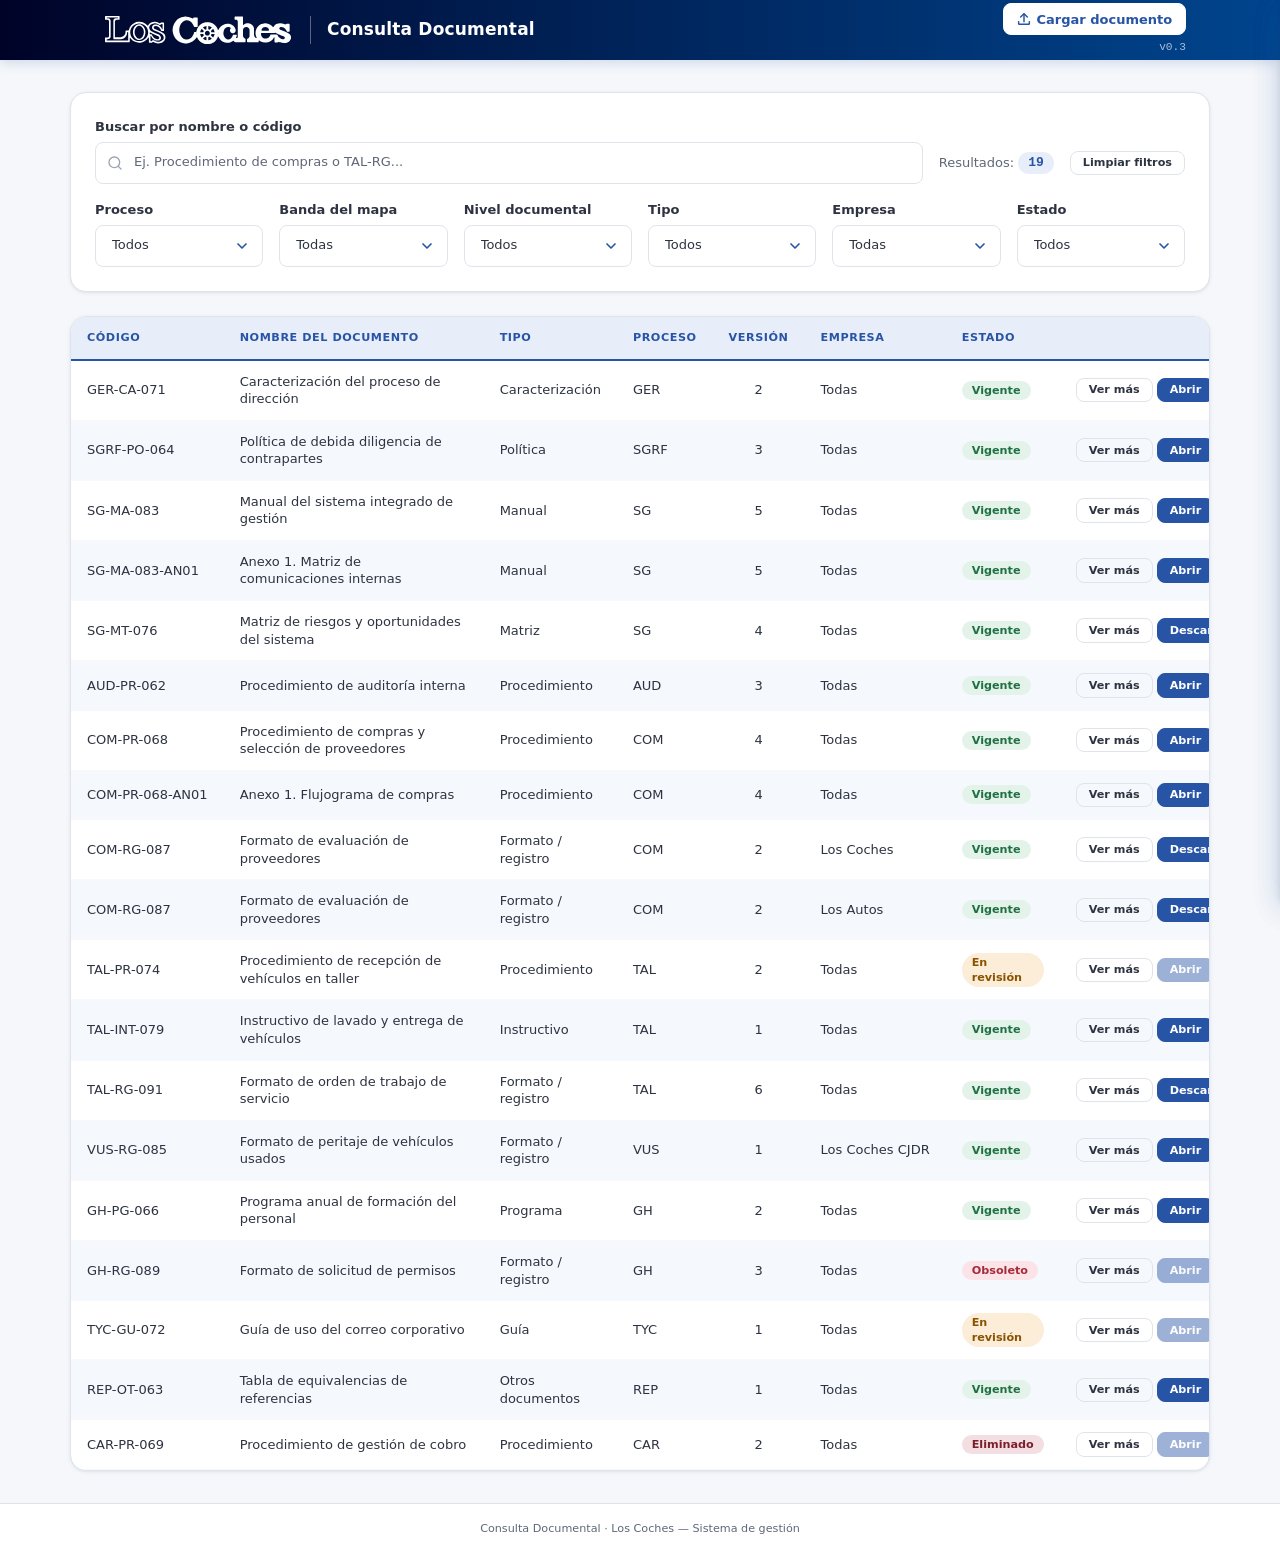
==== commit 8491e308: "Phase 11: document upload module (four request types, validations, F2 contract) and shared dialog he" ====
--- a/index.html
+++ b/index.html
@@ -50,7 +50,11 @@
         <h1 class="encabezado__titulo-sistema">Consulta Documental</h1>
       </div>
       <div class="encabezado__meta">
-        <span class="encabezado__version">v0.2</span>
+        <button id="btn-cargar" class="btn btn--encabezado" type="button" aria-haspopup="dialog">
+          <svg aria-hidden="true" viewBox="0 0 24 24" fill="none" stroke="currentColor" stroke-width="2.2" stroke-linecap="round" stroke-linejoin="round"><path d="M12 16V4"/><polyline points="7 9 12 4 17 9"/><path d="M4 16v3a1 1 0 001 1h14a1 1 0 001-1v-3"/></svg>
+          <span>Cargar<span class="btn__texto-extra"> documento</span></span>
+        </button>
+        <span class="encabezado__version">v0.3</span>
       </div>
     </div>
   </header>
@@ -248,10 +252,202 @@
     </footer>
   </aside>
 
-  <!-- Orden obligatorio: catálogos → utilidades → datos demo → aplicación -->
+  <!-- ============================================================
+       PANEL DE CARGUE DE DOCUMENTOS (Fase 11) — upload.js
+  ============================================================ -->
+  <aside
+    id="panel-cargue"
+    class="panel-detalle panel-cargue"
+    aria-hidden="true"
+    aria-labelledby="panel-cargue-titulo"
+    role="dialog"
+    aria-modal="true"
+  >
+    <header class="panel-detalle__header">
+      <div class="panel-detalle__encabezado-texto">
+        <h2 id="panel-cargue-titulo" class="panel-detalle__titulo">Cargar documento</h2>
+        <p class="panel-detalle__subtitulo">La solicitud pasa a aprobación de Sistemas de Gestión antes de publicarse.</p>
+      </div>
+      <button id="btn-cerrar-cargue" class="panel-detalle__btn-cerrar" type="button" aria-label="Cerrar formulario de cargue">
+        <span aria-hidden="true">&times;</span>
+      </button>
+    </header>
+
+    <form id="form-cargue" class="panel-detalle__cuerpo form-cargue" novalidate>
+
+      <fieldset class="panel-detalle__seccion form-cargue__grupo">
+        <legend class="panel-detalle__seccion-titulo">Tipo de cargue</legend>
+        <div class="opciones-cargue">
+          <label class="opcion-cargue">
+            <input type="radio" name="requestType" value="NEW" checked />
+            <span class="opcion-cargue__texto">
+              <span class="opcion-cargue__titulo">Documento nuevo</span>
+              <span class="opcion-cargue__ayuda">Se le asigna el siguiente código libre.</span>
+            </span>
+          </label>
+          <label class="opcion-cargue">
+            <input type="radio" name="requestType" value="NEW_VERSION" />
+            <span class="opcion-cargue__texto">
+              <span class="opcion-cargue__titulo">Nueva versión</span>
+              <span class="opcion-cargue__ayuda">Mismo código, versión siguiente.</span>
+            </span>
+          </label>
+          <label class="opcion-cargue">
+            <input type="radio" name="requestType" value="ANNEX" />
+            <span class="opcion-cargue__texto">
+              <span class="opcion-cargue__titulo">Anexo</span>
+              <span class="opcion-cargue__ayuda">Código del principal + -AN01, -AN02…</span>
+            </span>
+          </label>
+          <label class="opcion-cargue">
+            <input type="radio" name="requestType" value="VARIANT" />
+            <span class="opcion-cargue__texto">
+              <span class="opcion-cargue__titulo">Variante por empresa</span>
+              <span class="opcion-cargue__ayuda">Mismo código para otra empresa.</span>
+            </span>
+          </label>
+        </div>
+      </fieldset>
+
+      <fieldset id="cargue-seccion-existente" class="panel-detalle__seccion form-cargue__grupo" hidden>
+        <legend id="cargue-leyenda-existente" class="panel-detalle__seccion-titulo">Documento existente</legend>
+        <div class="campo">
+          <label for="cargue-documento" class="campo__label">Buscar por código o nombre</label>
+          <input id="cargue-documento" type="text" class="campo__input" list="cargue-documentos-lista" autocomplete="off" placeholder="Ej. COM-PR-068" />
+          <p id="cargue-documento-error" class="campo__error" hidden></p>
+        </div>
+        <datalist id="cargue-documentos-lista"></datalist>
+        <div id="cargue-resumen" class="cargue-resumen" hidden></div>
+        <p id="cargue-aviso-existente" class="form-cargue__nota form-cargue__nota--aviso" hidden></p>
+      </fieldset>
+
+      <fieldset class="panel-detalle__seccion form-cargue__grupo">
+        <legend class="panel-detalle__seccion-titulo">Datos del documento</legend>
+        <div class="form-cargue__fila">
+        <div class="campo">
+          <label for="cargue-proceso" class="campo__label">Proceso</label>
+          <select id="cargue-proceso" class="campo__input campo__input--select"></select>
+          <p id="cargue-proceso-error" class="campo__error" hidden></p>
+        </div>
+        <div class="campo">
+          <label for="cargue-tipo" class="campo__label">Tipo de documento</label>
+          <select id="cargue-tipo" class="campo__input campo__input--select"></select>
+          <p id="cargue-tipo-error" class="campo__error" hidden></p>
+        </div>
+        </div>
+        <div class="campo">
+          <label for="cargue-nombre" class="campo__label">Nombre del documento</label>
+          <input id="cargue-nombre" type="text" class="campo__input" maxlength="200" />
+          <p id="cargue-nombre-error" class="campo__error" hidden></p>
+        </div>
+        <div class="campo">
+          <label for="cargue-empresa" class="campo__label">Empresa</label>
+          <select id="cargue-empresa" class="campo__input campo__input--select"></select>
+          <p id="cargue-empresa-error" class="campo__error" hidden></p>
+        </div>
+        <p id="cargue-codigo-previo" class="form-cargue__nota" aria-live="polite"></p>
+      </fieldset>
+
+      <fieldset id="cargue-seccion-retencion" class="panel-detalle__seccion form-cargue__grupo" hidden>
+        <legend class="panel-detalle__seccion-titulo">Retención (obligatoria para formatos)</legend>
+        <div class="form-cargue__fila">
+        <div class="campo">
+          <label for="cargue-ret-gestion" class="campo__label">Años en archivo de gestión</label>
+          <input id="cargue-ret-gestion" type="number" class="campo__input" min="0" max="100" step="1" inputmode="numeric" />
+          <p id="cargue-ret-gestion-error" class="campo__error" hidden></p>
+        </div>
+        <div class="campo">
+          <label for="cargue-ret-central" class="campo__label">Años en archivo central</label>
+          <input id="cargue-ret-central" type="number" class="campo__input" min="0" max="100" step="1" inputmode="numeric" />
+          <p id="cargue-ret-central-error" class="campo__error" hidden></p>
+        </div>
+        </div>
+        <div class="campo">
+          <label for="cargue-disposicion" class="campo__label">Disposición final</label>
+          <select id="cargue-disposicion" class="campo__input campo__input--select"></select>
+          <p id="cargue-disposicion-error" class="campo__error" hidden></p>
+        </div>
+        <div class="campo">
+          <label for="cargue-fundamento" class="campo__label">Fundamento de la retención (opcional)</label>
+          <input id="cargue-fundamento" type="text" class="campo__input" maxlength="200" />
+          <p id="cargue-fundamento-error" class="campo__error" hidden></p>
+        </div>
+      </fieldset>
+
+      <fieldset class="panel-detalle__seccion form-cargue__grupo">
+        <legend class="panel-detalle__seccion-titulo">Cambio y responsables</legend>
+        <div class="campo">
+          <label id="cargue-descripcion-etiqueta" for="cargue-descripcion" class="campo__label">Motivo de creación</label>
+          <textarea id="cargue-descripcion" class="campo__input campo__input--area" rows="3"></textarea>
+          <p id="cargue-descripcion-error" class="campo__error" hidden></p>
+        </div>
+        <div class="form-cargue__fila">
+        <div class="campo">
+          <label for="cargue-elabora" class="campo__label">Cargo que elabora</label>
+          <input id="cargue-elabora" type="text" class="campo__input" maxlength="120" />
+          <p id="cargue-elabora-error" class="campo__error" hidden></p>
+        </div>
+        <div class="campo">
+          <label for="cargue-aprueba" class="campo__label">Cargo que aprueba</label>
+          <input id="cargue-aprueba" type="text" class="campo__input" maxlength="120" />
+          <p id="cargue-aprueba-error" class="campo__error" hidden></p>
+        </div>
+        </div>
+        <div class="campo">
+          <label for="cargue-observaciones" class="campo__label">Observaciones (opcional)</label>
+          <textarea id="cargue-observaciones" class="campo__input campo__input--area" rows="2"></textarea>
+          <p id="cargue-observaciones-error" class="campo__error" hidden></p>
+        </div>
+      </fieldset>
+
+      <fieldset class="panel-detalle__seccion form-cargue__grupo">
+        <legend class="panel-detalle__seccion-titulo">Solicitante</legend>
+        <div class="form-cargue__fila">
+        <div class="campo">
+          <label for="cargue-solicitante" class="campo__label">Nombre</label>
+          <input id="cargue-solicitante" type="text" class="campo__input" autocomplete="name" maxlength="120" />
+          <p id="cargue-solicitante-error" class="campo__error" hidden></p>
+        </div>
+        <div class="campo">
+          <label for="cargue-correo" class="campo__label">Correo</label>
+          <input id="cargue-correo" type="email" class="campo__input" autocomplete="email" maxlength="160" />
+          <p id="cargue-correo-error" class="campo__error" hidden></p>
+        </div>
+        </div>
+      </fieldset>
+
+      <fieldset class="panel-detalle__seccion form-cargue__grupo">
+        <legend class="panel-detalle__seccion-titulo">Archivo</legend>
+        <div class="campo">
+          <label for="cargue-archivo" class="campo__label">Archivo del documento</label>
+          <input id="cargue-archivo" type="file" class="campo__input campo__input--archivo" aria-describedby="cargue-archivo-ayuda" />
+          <p id="cargue-archivo-ayuda" class="campo__ayuda"> </p>
+          <p id="cargue-archivo-error" class="campo__error" hidden></p>
+        </div>
+      </fieldset>
+    </form>
+
+    <div id="cargue-resultado" class="panel-detalle__cuerpo" hidden>
+      <section class="panel-detalle__seccion">
+        <h3 class="panel-detalle__seccion-titulo" tabindex="-1">Solicitud enviada</h3>
+        <p id="cargue-resultado-texto" class="panel-detalle__valor"></p>
+        <dl id="cargue-resultado-resumen" class="cargue-resultado__resumen"></dl>
+      </section>
+    </div>
+
+    <footer class="panel-detalle__footer">
+      <button id="btn-cancelar-cargue" class="btn btn--secundario" type="button">Cancelar</button>
+      <button id="btn-otro-cargue" class="btn btn--secundario" type="button" hidden>Cargar otro</button>
+      <button id="btn-enviar-cargue" class="btn btn--primario" type="submit" form="form-cargue">Enviar solicitud</button>
+    </footer>
+  </aside>
+
+  <!-- Orden obligatorio: configuración → catálogos → utilidades → datos demo → cargue → aplicación -->
+  <script src="config.js"></script>
   <script src="catalog.js"></script>
   <script src="utils.js"></script>
   <script src="demo-data.js"></script>
+  <script src="upload.js"></script>
   <script src="main.js"></script>
 
 </body>
--- a/styles.css
+++ b/styles.css
@@ -106,6 +106,9 @@
   margin: 0;
   padding: 0;
 }
+
+/* El atributo hidden siempre oculta, aunque la clase defina display (Fase 11) */
+[hidden] { display: none !important; }
 
 html {
   font-size: 100%;
@@ -936,3 +939,125 @@
   .contenido-principal { padding: var(--espacio-xl); }
   .filtros { grid-template-columns: repeat(6, minmax(0, 1fr)); }
 }
+
+
+/* ================================================================
+   15. MÓDULO DE CARGUE (Fase 11)
+================================================================ */
+
+/* --- Botón del encabezado (sobre el degradado oscuro) --- */
+.encabezado__meta {
+  display: flex;
+  flex-direction: column;
+  align-items: flex-end;
+  gap: var(--espacio-xs);
+  flex-shrink: 0;
+}
+
+.btn--encabezado {
+  background: #FFFFFF;
+  color: var(--color-primario);
+  border-color: #FFFFFF;
+  padding: 0.45rem 0.8rem;
+}
+.btn--encabezado svg { width: 16px; height: 16px; }
+.btn--encabezado:hover { background: var(--color-primario-light); border-color: var(--color-primario-light); }
+.btn--encabezado:focus-visible { outline: 2px solid #FFFFFF; outline-offset: 2px; }
+
+/* En móvil solo "Cargar" (el nombre accesible completo lo da el texto oculto visualmente) */
+.btn__texto-extra {
+  position: absolute;
+  width: 1px; height: 1px;
+  overflow: hidden;
+  clip: rect(0 0 0 0);
+  white-space: nowrap;
+}
+
+/* --- Panel más ancho que el de detalle --- */
+.panel-cargue { width: min(640px, 100vw); }
+
+.panel-detalle__subtitulo {
+  margin-top: 2px;
+  font-size: var(--tamaño-xs);
+  color: var(--color-texto-suave);
+}
+
+/* --- Formulario --- */
+.form-cargue__grupo {
+  border: none;
+  border-bottom: 1px solid var(--color-borde);
+  min-width: 0;
+}
+.form-cargue__grupo:last-of-type { border-bottom: none; }
+.form-cargue__grupo > legend { float: left; width: 100%; margin-bottom: var(--espacio-xs); }
+.form-cargue__grupo > legend + * { clear: both; }
+
+.form-cargue__fila {
+  display: grid;
+  grid-template-columns: minmax(0, 1fr);
+  gap: var(--espacio-md);
+}
+
+.campo__input--area { resize: vertical; min-height: 4.5rem; font-family: inherit; line-height: var(--altura-linea-base); }
+.campo__input--archivo { padding: 0.45rem; cursor: pointer; }
+.campo__input:disabled { background: var(--color-superficie-alt); color: var(--color-secundario); cursor: not-allowed; opacity: 1; }
+
+.campo__error {
+  font-size: var(--tamaño-xs);
+  font-weight: var(--peso-semi);
+  color: var(--color-error-texto);
+}
+.campo__input[aria-invalid="true"] { border-color: var(--color-error-texto); }
+
+.form-cargue__nota {
+  font-size: var(--tamaño-xs);
+  color: var(--color-texto-suave);
+  line-height: var(--altura-linea-base);
+}
+.form-cargue__nota--aviso {
+  color: var(--color-advertencia-texto);
+  font-weight: var(--peso-semi);
+}
+
+/* Tipo de cargue: tarjetas con radio */
+.opciones-cargue {
+  display: grid;
+  grid-template-columns: minmax(0, 1fr);
+  gap: var(--espacio-sm);
+}
+.opcion-cargue {
+  display: flex;
+  align-items: flex-start;
+  gap: var(--espacio-sm);
+  padding: var(--espacio-sm) var(--espacio-md);
+  border: 1.5px solid var(--color-borde);
+  border-radius: var(--radio-md);
+  cursor: pointer;
+  transition: border-color var(--trans-rapida), background-color var(--trans-rapida);
+}
+.opcion-cargue:hover { border-color: var(--color-acento); }
+.opcion-cargue:has(input:checked) { border-color: var(--color-primario); background: var(--color-primario-light); }
+.opcion-cargue:has(input:focus-visible) { outline: 2px solid var(--color-primario); outline-offset: 2px; }
+.opcion-cargue input { margin-top: 3px; accent-color: var(--color-primario); }
+.opcion-cargue__texto { display: flex; flex-direction: column; gap: 2px; }
+.opcion-cargue__titulo { font-size: var(--tamaño-sm); font-weight: var(--peso-semi); color: var(--color-secundario); }
+.opcion-cargue__ayuda { font-size: var(--tamaño-xs); color: var(--color-texto-suave); }
+
+/* Resumen del documento existente elegido */
+.cargue-resumen {
+  margin-top: var(--espacio-md);
+  padding: var(--espacio-sm) var(--espacio-md);
+  border-left: 3px solid var(--color-primario);
+  background: var(--color-superficie-alt);
+  border-radius: var(--radio-sm);
+}
+.cargue-resumen__titulo { font-size: var(--tamaño-sm); font-weight: var(--peso-semi); color: var(--color-secundario); }
+.cargue-resumen__meta { font-size: var(--tamaño-xs); color: var(--color-texto-suave); line-height: 1.9; }
+
+.cargue-resultado__resumen { display: flex; flex-direction: column; gap: var(--espacio-md); margin-top: var(--espacio-md); }
+
+@media (min-width: 600px) {
+  .btn__texto-extra { position: static; width: auto; height: auto; overflow: visible; clip: auto; }
+  .form-cargue__fila { grid-template-columns: repeat(2, minmax(0, 1fr)); }
+  .opciones-cargue { grid-template-columns: repeat(2, minmax(0, 1fr)); }
+}
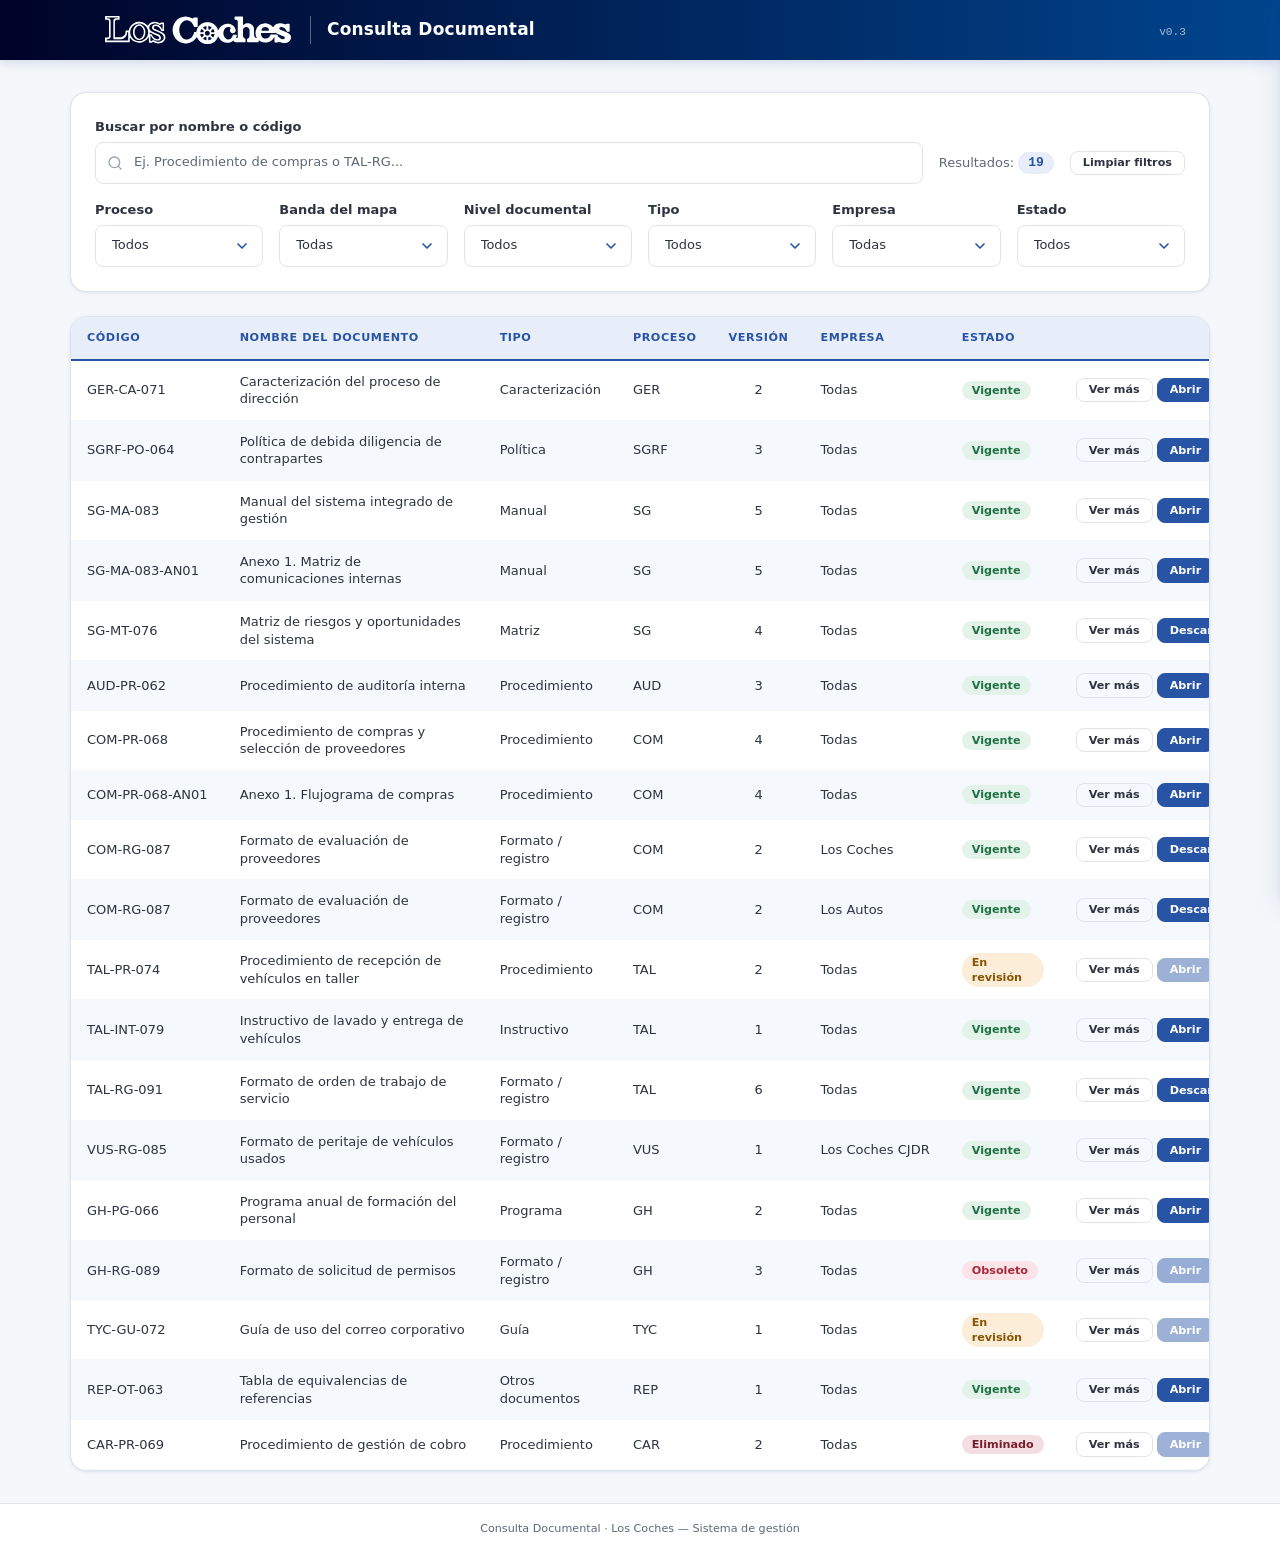
==== commit adbbad37: "Phase 11 adjustment: upload form as an independent page with its own config, hidden from the documen" ====
--- a/index.html
+++ b/index.html
@@ -50,10 +50,6 @@
         <h1 class="encabezado__titulo-sistema">Consulta Documental</h1>
       </div>
       <div class="encabezado__meta">
-        <button id="btn-cargar" class="btn btn--encabezado" type="button" aria-haspopup="dialog">
-          <svg aria-hidden="true" viewBox="0 0 24 24" fill="none" stroke="currentColor" stroke-width="2.2" stroke-linecap="round" stroke-linejoin="round"><path d="M12 16V4"/><polyline points="7 9 12 4 17 9"/><path d="M4 16v3a1 1 0 001 1h14a1 1 0 001-1v-3"/></svg>
-          <span>Cargar<span class="btn__texto-extra"> documento</span></span>
-        </button>
         <span class="encabezado__version">v0.3</span>
       </div>
     </div>
@@ -252,202 +248,11 @@
     </footer>
   </aside>
 
-  <!-- ============================================================
-       PANEL DE CARGUE DE DOCUMENTOS (Fase 11) — upload.js
-  ============================================================ -->
-  <aside
-    id="panel-cargue"
-    class="panel-detalle panel-cargue"
-    aria-hidden="true"
-    aria-labelledby="panel-cargue-titulo"
-    role="dialog"
-    aria-modal="true"
-  >
-    <header class="panel-detalle__header">
-      <div class="panel-detalle__encabezado-texto">
-        <h2 id="panel-cargue-titulo" class="panel-detalle__titulo">Cargar documento</h2>
-        <p class="panel-detalle__subtitulo">La solicitud pasa a aprobación de Sistemas de Gestión antes de publicarse.</p>
-      </div>
-      <button id="btn-cerrar-cargue" class="panel-detalle__btn-cerrar" type="button" aria-label="Cerrar formulario de cargue">
-        <span aria-hidden="true">&times;</span>
-      </button>
-    </header>
-
-    <form id="form-cargue" class="panel-detalle__cuerpo form-cargue" novalidate>
-
-      <fieldset class="panel-detalle__seccion form-cargue__grupo">
-        <legend class="panel-detalle__seccion-titulo">Tipo de cargue</legend>
-        <div class="opciones-cargue">
-          <label class="opcion-cargue">
-            <input type="radio" name="requestType" value="NEW" checked />
-            <span class="opcion-cargue__texto">
-              <span class="opcion-cargue__titulo">Documento nuevo</span>
-              <span class="opcion-cargue__ayuda">Se le asigna el siguiente código libre.</span>
-            </span>
-          </label>
-          <label class="opcion-cargue">
-            <input type="radio" name="requestType" value="NEW_VERSION" />
-            <span class="opcion-cargue__texto">
-              <span class="opcion-cargue__titulo">Nueva versión</span>
-              <span class="opcion-cargue__ayuda">Mismo código, versión siguiente.</span>
-            </span>
-          </label>
-          <label class="opcion-cargue">
-            <input type="radio" name="requestType" value="ANNEX" />
-            <span class="opcion-cargue__texto">
-              <span class="opcion-cargue__titulo">Anexo</span>
-              <span class="opcion-cargue__ayuda">Código del principal + -AN01, -AN02…</span>
-            </span>
-          </label>
-          <label class="opcion-cargue">
-            <input type="radio" name="requestType" value="VARIANT" />
-            <span class="opcion-cargue__texto">
-              <span class="opcion-cargue__titulo">Variante por empresa</span>
-              <span class="opcion-cargue__ayuda">Mismo código para otra empresa.</span>
-            </span>
-          </label>
-        </div>
-      </fieldset>
-
-      <fieldset id="cargue-seccion-existente" class="panel-detalle__seccion form-cargue__grupo" hidden>
-        <legend id="cargue-leyenda-existente" class="panel-detalle__seccion-titulo">Documento existente</legend>
-        <div class="campo">
-          <label for="cargue-documento" class="campo__label">Buscar por código o nombre</label>
-          <input id="cargue-documento" type="text" class="campo__input" list="cargue-documentos-lista" autocomplete="off" placeholder="Ej. COM-PR-068" />
-          <p id="cargue-documento-error" class="campo__error" hidden></p>
-        </div>
-        <datalist id="cargue-documentos-lista"></datalist>
-        <div id="cargue-resumen" class="cargue-resumen" hidden></div>
-        <p id="cargue-aviso-existente" class="form-cargue__nota form-cargue__nota--aviso" hidden></p>
-      </fieldset>
-
-      <fieldset class="panel-detalle__seccion form-cargue__grupo">
-        <legend class="panel-detalle__seccion-titulo">Datos del documento</legend>
-        <div class="form-cargue__fila">
-        <div class="campo">
-          <label for="cargue-proceso" class="campo__label">Proceso</label>
-          <select id="cargue-proceso" class="campo__input campo__input--select"></select>
-          <p id="cargue-proceso-error" class="campo__error" hidden></p>
-        </div>
-        <div class="campo">
-          <label for="cargue-tipo" class="campo__label">Tipo de documento</label>
-          <select id="cargue-tipo" class="campo__input campo__input--select"></select>
-          <p id="cargue-tipo-error" class="campo__error" hidden></p>
-        </div>
-        </div>
-        <div class="campo">
-          <label for="cargue-nombre" class="campo__label">Nombre del documento</label>
-          <input id="cargue-nombre" type="text" class="campo__input" maxlength="200" />
-          <p id="cargue-nombre-error" class="campo__error" hidden></p>
-        </div>
-        <div class="campo">
-          <label for="cargue-empresa" class="campo__label">Empresa</label>
-          <select id="cargue-empresa" class="campo__input campo__input--select"></select>
-          <p id="cargue-empresa-error" class="campo__error" hidden></p>
-        </div>
-        <p id="cargue-codigo-previo" class="form-cargue__nota" aria-live="polite"></p>
-      </fieldset>
-
-      <fieldset id="cargue-seccion-retencion" class="panel-detalle__seccion form-cargue__grupo" hidden>
-        <legend class="panel-detalle__seccion-titulo">Retención (obligatoria para formatos)</legend>
-        <div class="form-cargue__fila">
-        <div class="campo">
-          <label for="cargue-ret-gestion" class="campo__label">Años en archivo de gestión</label>
-          <input id="cargue-ret-gestion" type="number" class="campo__input" min="0" max="100" step="1" inputmode="numeric" />
-          <p id="cargue-ret-gestion-error" class="campo__error" hidden></p>
-        </div>
-        <div class="campo">
-          <label for="cargue-ret-central" class="campo__label">Años en archivo central</label>
-          <input id="cargue-ret-central" type="number" class="campo__input" min="0" max="100" step="1" inputmode="numeric" />
-          <p id="cargue-ret-central-error" class="campo__error" hidden></p>
-        </div>
-        </div>
-        <div class="campo">
-          <label for="cargue-disposicion" class="campo__label">Disposición final</label>
-          <select id="cargue-disposicion" class="campo__input campo__input--select"></select>
-          <p id="cargue-disposicion-error" class="campo__error" hidden></p>
-        </div>
-        <div class="campo">
-          <label for="cargue-fundamento" class="campo__label">Fundamento de la retención (opcional)</label>
-          <input id="cargue-fundamento" type="text" class="campo__input" maxlength="200" />
-          <p id="cargue-fundamento-error" class="campo__error" hidden></p>
-        </div>
-      </fieldset>
-
-      <fieldset class="panel-detalle__seccion form-cargue__grupo">
-        <legend class="panel-detalle__seccion-titulo">Cambio y responsables</legend>
-        <div class="campo">
-          <label id="cargue-descripcion-etiqueta" for="cargue-descripcion" class="campo__label">Motivo de creación</label>
-          <textarea id="cargue-descripcion" class="campo__input campo__input--area" rows="3"></textarea>
-          <p id="cargue-descripcion-error" class="campo__error" hidden></p>
-        </div>
-        <div class="form-cargue__fila">
-        <div class="campo">
-          <label for="cargue-elabora" class="campo__label">Cargo que elabora</label>
-          <input id="cargue-elabora" type="text" class="campo__input" maxlength="120" />
-          <p id="cargue-elabora-error" class="campo__error" hidden></p>
-        </div>
-        <div class="campo">
-          <label for="cargue-aprueba" class="campo__label">Cargo que aprueba</label>
-          <input id="cargue-aprueba" type="text" class="campo__input" maxlength="120" />
-          <p id="cargue-aprueba-error" class="campo__error" hidden></p>
-        </div>
-        </div>
-        <div class="campo">
-          <label for="cargue-observaciones" class="campo__label">Observaciones (opcional)</label>
-          <textarea id="cargue-observaciones" class="campo__input campo__input--area" rows="2"></textarea>
-          <p id="cargue-observaciones-error" class="campo__error" hidden></p>
-        </div>
-      </fieldset>
-
-      <fieldset class="panel-detalle__seccion form-cargue__grupo">
-        <legend class="panel-detalle__seccion-titulo">Solicitante</legend>
-        <div class="form-cargue__fila">
-        <div class="campo">
-          <label for="cargue-solicitante" class="campo__label">Nombre</label>
-          <input id="cargue-solicitante" type="text" class="campo__input" autocomplete="name" maxlength="120" />
-          <p id="cargue-solicitante-error" class="campo__error" hidden></p>
-        </div>
-        <div class="campo">
-          <label for="cargue-correo" class="campo__label">Correo</label>
-          <input id="cargue-correo" type="email" class="campo__input" autocomplete="email" maxlength="160" />
-          <p id="cargue-correo-error" class="campo__error" hidden></p>
-        </div>
-        </div>
-      </fieldset>
-
-      <fieldset class="panel-detalle__seccion form-cargue__grupo">
-        <legend class="panel-detalle__seccion-titulo">Archivo</legend>
-        <div class="campo">
-          <label for="cargue-archivo" class="campo__label">Archivo del documento</label>
-          <input id="cargue-archivo" type="file" class="campo__input campo__input--archivo" aria-describedby="cargue-archivo-ayuda" />
-          <p id="cargue-archivo-ayuda" class="campo__ayuda"> </p>
-          <p id="cargue-archivo-error" class="campo__error" hidden></p>
-        </div>
-      </fieldset>
-    </form>
-
-    <div id="cargue-resultado" class="panel-detalle__cuerpo" hidden>
-      <section class="panel-detalle__seccion">
-        <h3 class="panel-detalle__seccion-titulo" tabindex="-1">Solicitud enviada</h3>
-        <p id="cargue-resultado-texto" class="panel-detalle__valor"></p>
-        <dl id="cargue-resultado-resumen" class="cargue-resultado__resumen"></dl>
-      </section>
-    </div>
-
-    <footer class="panel-detalle__footer">
-      <button id="btn-cancelar-cargue" class="btn btn--secundario" type="button">Cancelar</button>
-      <button id="btn-otro-cargue" class="btn btn--secundario" type="button" hidden>Cargar otro</button>
-      <button id="btn-enviar-cargue" class="btn btn--primario" type="submit" form="form-cargue">Enviar solicitud</button>
-    </footer>
-  </aside>
-
-  <!-- Orden obligatorio: configuración → catálogos → utilidades → datos demo → cargue → aplicación -->
+  <!-- Orden obligatorio: configuración → catálogos → utilidades → datos demo → aplicación -->
   <script src="config.js"></script>
   <script src="catalog.js"></script>
   <script src="utils.js"></script>
   <script src="demo-data.js"></script>
-  <script src="upload.js"></script>
   <script src="main.js"></script>
 
 </body>
--- a/styles.css
+++ b/styles.css
@@ -945,41 +945,23 @@
    15. MÓDULO DE CARGUE (Fase 11)
 ================================================================ */
 
-/* --- Botón del encabezado (sobre el degradado oscuro) --- */
-.encabezado__meta {
-  display: flex;
-  flex-direction: column;
-  align-items: flex-end;
-  gap: var(--espacio-xs);
-  flex-shrink: 0;
-}
-
-.btn--encabezado {
-  background: #FFFFFF;
-  color: var(--color-primario);
-  border-color: #FFFFFF;
-  padding: 0.45rem 0.8rem;
-}
-.btn--encabezado svg { width: 16px; height: 16px; }
-.btn--encabezado:hover { background: var(--color-primario-light); border-color: var(--color-primario-light); }
-.btn--encabezado:focus-visible { outline: 2px solid #FFFFFF; outline-offset: 2px; }
-
-/* En móvil solo "Cargar" (el nombre accesible completo lo da el texto oculto visualmente) */
-.btn__texto-extra {
-  position: absolute;
-  width: 1px; height: 1px;
-  overflow: hidden;
-  clip: rect(0 0 0 0);
-  white-space: nowrap;
-}
-
-/* --- Panel más ancho que el de detalle --- */
-.panel-cargue { width: min(640px, 100vw); }
-
-.panel-detalle__subtitulo {
-  margin-top: 2px;
-  font-size: var(--tamaño-xs);
-  color: var(--color-texto-suave);
+/* --- Página independiente (cargue.html): tarjeta centrada --- */
+.contenido-principal__contenedor--angosto { max-width: 820px; }
+
+.tarjeta-cargue { display: flex; flex-direction: column; gap: var(--espacio-lg); }
+.tarjeta-cargue__encabezado { padding-bottom: var(--espacio-md); border-bottom: 1px solid var(--color-borde); }
+.tarjeta-cargue__titulo { font-size: var(--tamaño-xl); font-weight: var(--peso-bold); color: var(--color-secundario); }
+.tarjeta-cargue__subtitulo { margin-top: var(--espacio-xs); font-size: var(--tamaño-sm); color: var(--color-texto-suave); }
+
+.form-cargue { display: flex; flex-direction: column; gap: var(--espacio-lg); }
+
+.tarjeta-cargue__acciones {
+  display: flex;
+  justify-content: flex-end;
+  flex-wrap: wrap;
+  gap: var(--espacio-sm);
+  padding-top: var(--espacio-md);
+  border-top: 1px solid var(--color-borde);
 }
 
 /* --- Formulario --- */
@@ -1057,7 +1039,6 @@
 .cargue-resultado__resumen { display: flex; flex-direction: column; gap: var(--espacio-md); margin-top: var(--espacio-md); }
 
 @media (min-width: 600px) {
-  .btn__texto-extra { position: static; width: auto; height: auto; overflow: visible; clip: auto; }
   .form-cargue__fila { grid-template-columns: repeat(2, minmax(0, 1fr)); }
   .opciones-cargue { grid-template-columns: repeat(2, minmax(0, 1fr)); }
 }
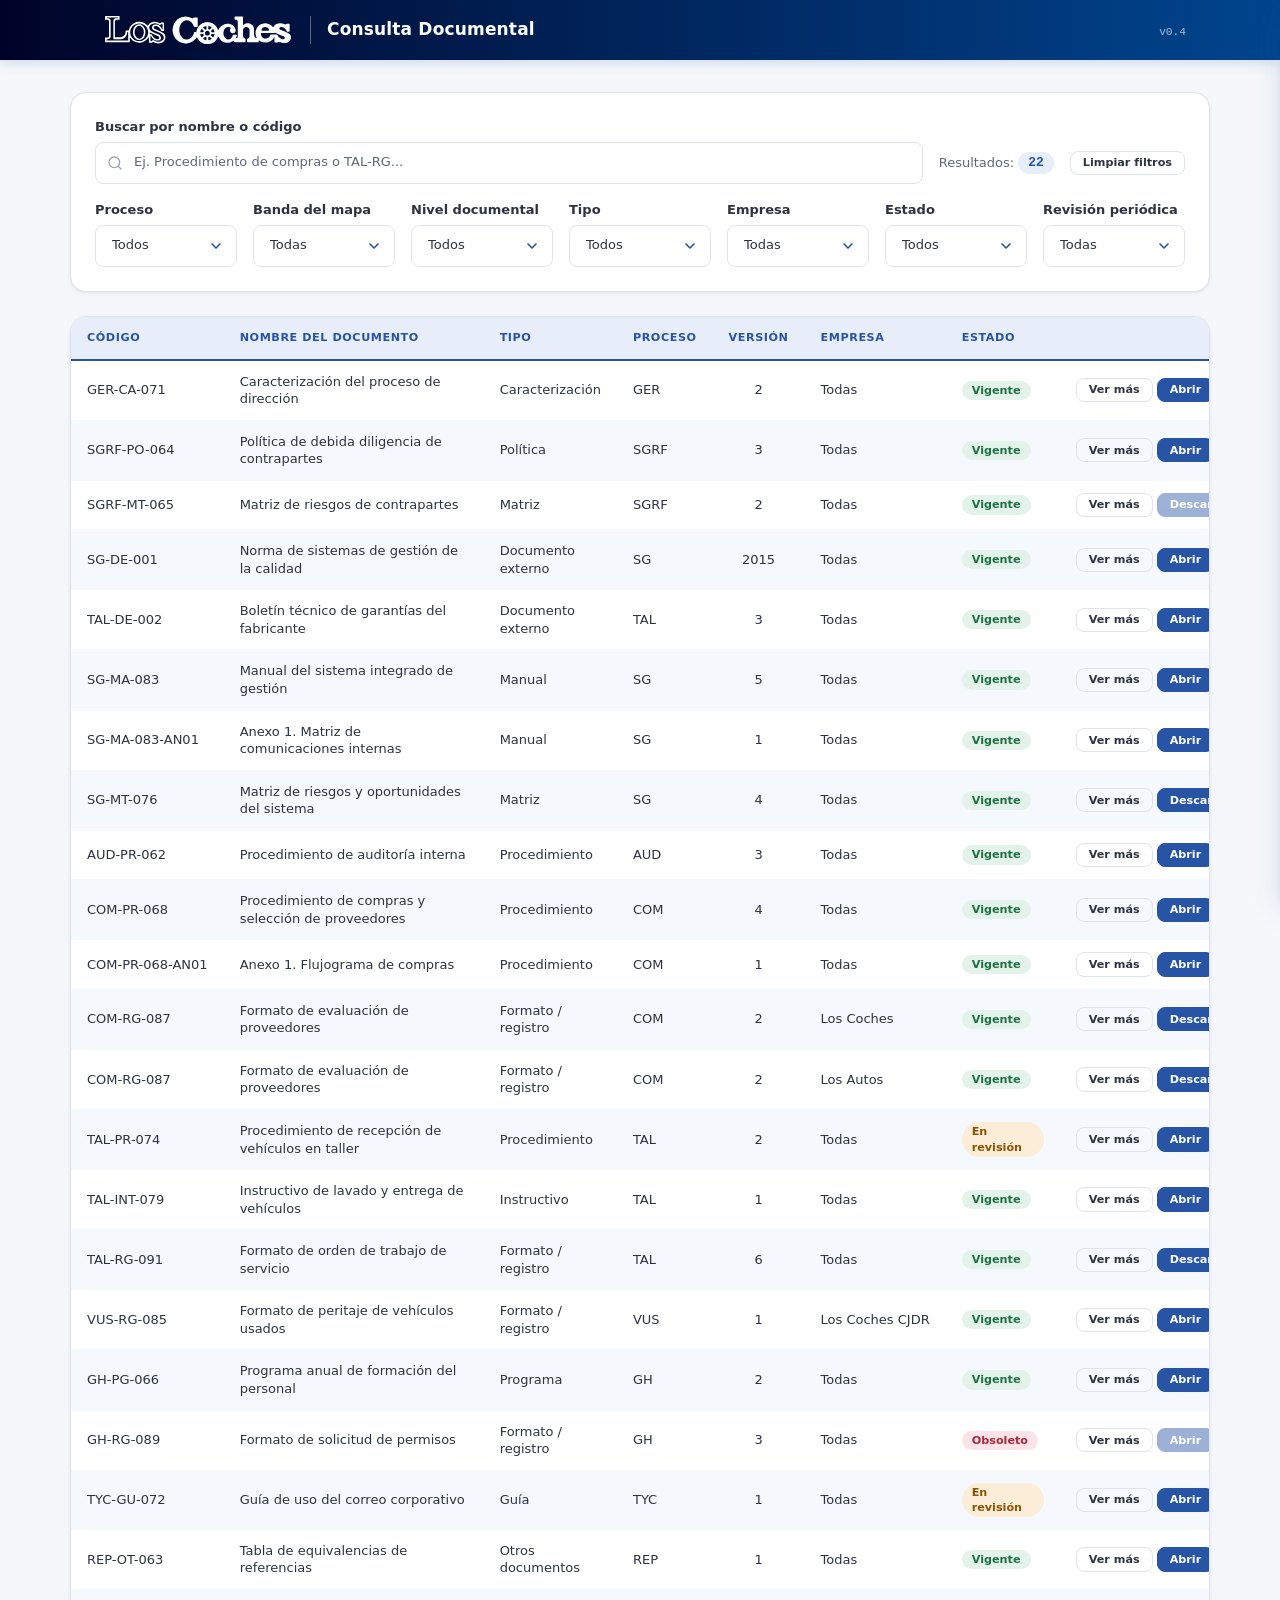
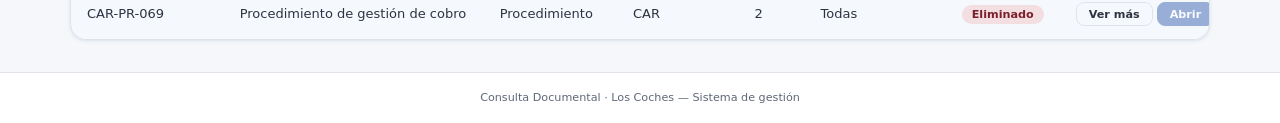
==== commit 0042c1a0: "Phase 12: compliance adjustments in the document search Scope change approved after the regulatory r" ====
--- a/index.html
+++ b/index.html
@@ -50,7 +50,7 @@
         <h1 class="encabezado__titulo-sistema">Consulta Documental</h1>
       </div>
       <div class="encabezado__meta">
-        <span class="encabezado__version">v0.3</span>
+        <span class="encabezado__version">v0.4</span>
       </div>
     </div>
   </header>
@@ -128,6 +128,10 @@
               <label for="select-estado" class="campo__label">Estado</label>
               <select id="select-estado" class="campo__input campo__input--select" data-param="estado"></select>
             </div>
+            <div class="campo">
+              <label for="select-revision" class="campo__label">Revisión periódica</label>
+              <select id="select-revision" class="campo__input campo__input--select" data-param="revision"></select>
+            </div>
           </div>
 
         </div>
--- a/styles.css
+++ b/styles.css
@@ -439,7 +439,7 @@
   gap: var(--espacio-md);
 }
 
-/* Filtros: 2 columnas en móvil, 3 en tablet, 6 en escritorio */
+/* Filtros: 2 columnas en móvil, 3 en tablet, 4 en escritorio y 7 en pantallas anchas */
 .filtros {
   display: grid;
   grid-template-columns: repeat(2, minmax(0, 1fr));
@@ -799,6 +799,9 @@
 }
 
 .panel-detalle__valor--vencida { color: var(--color-error-texto); font-weight: var(--peso-semi); }
+
+/* Nota secundaria dentro de un valor del panel (ej. periodo de la revisión periódica) */
+.panel-detalle__nota { color: var(--color-texto-suave); font-size: var(--tamaño-xs); font-weight: var(--peso-regular); }
 
 .badge-vencida {
   display: inline-block;
@@ -937,7 +940,11 @@
 ================================================================ */
 @media (min-width: 1024px) {
   .contenido-principal { padding: var(--espacio-xl); }
-  .filtros { grid-template-columns: repeat(6, minmax(0, 1fr)); }
+  .filtros { grid-template-columns: repeat(4, minmax(0, 1fr)); }
+}
+
+@media (min-width: 1280px) {
+  .filtros { grid-template-columns: repeat(7, minmax(0, 1fr)); }
 }
 
 
@@ -973,6 +980,16 @@
 .form-cargue__grupo:last-of-type { border-bottom: none; }
 .form-cargue__grupo > legend { float: left; width: 100%; margin-bottom: var(--espacio-xs); }
 .form-cargue__grupo > legend + * { clear: both; }
+/* Leyenda que repite el título del paso: solo para lectores de pantalla */
+.form-cargue__grupo > legend.sr-only { float: none; width: 1px; margin: -1px; }
+
+/* --- Stepper (ds-stepper de Design_System_Core, tokens en ds/) --- */
+.form-cargue__pasos ds-step:not(:last-child) { margin-bottom: var(--espacio-xs); }
+.form-cargue__paso-acciones {
+  display: flex;
+  justify-content: flex-end;
+  padding-top: var(--espacio-sm);
+}
 
 .form-cargue__fila {
   display: grid;
